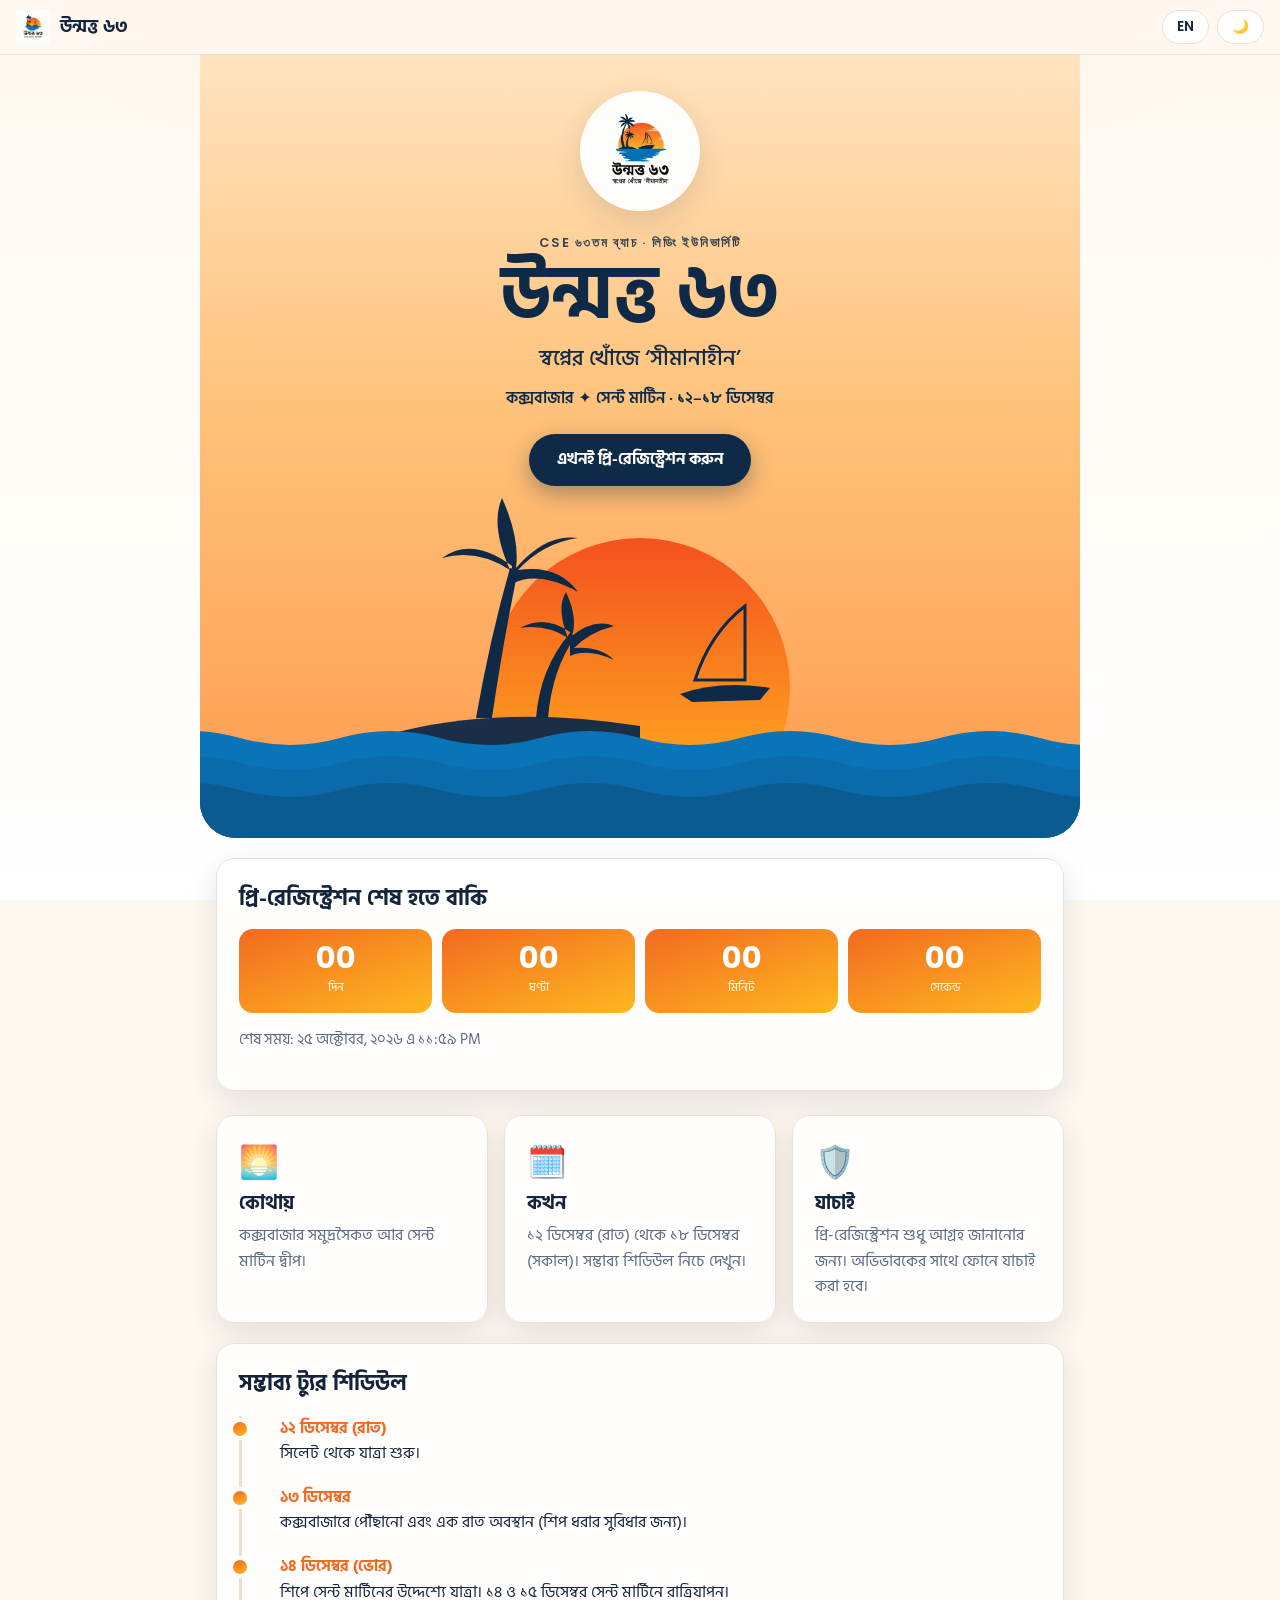
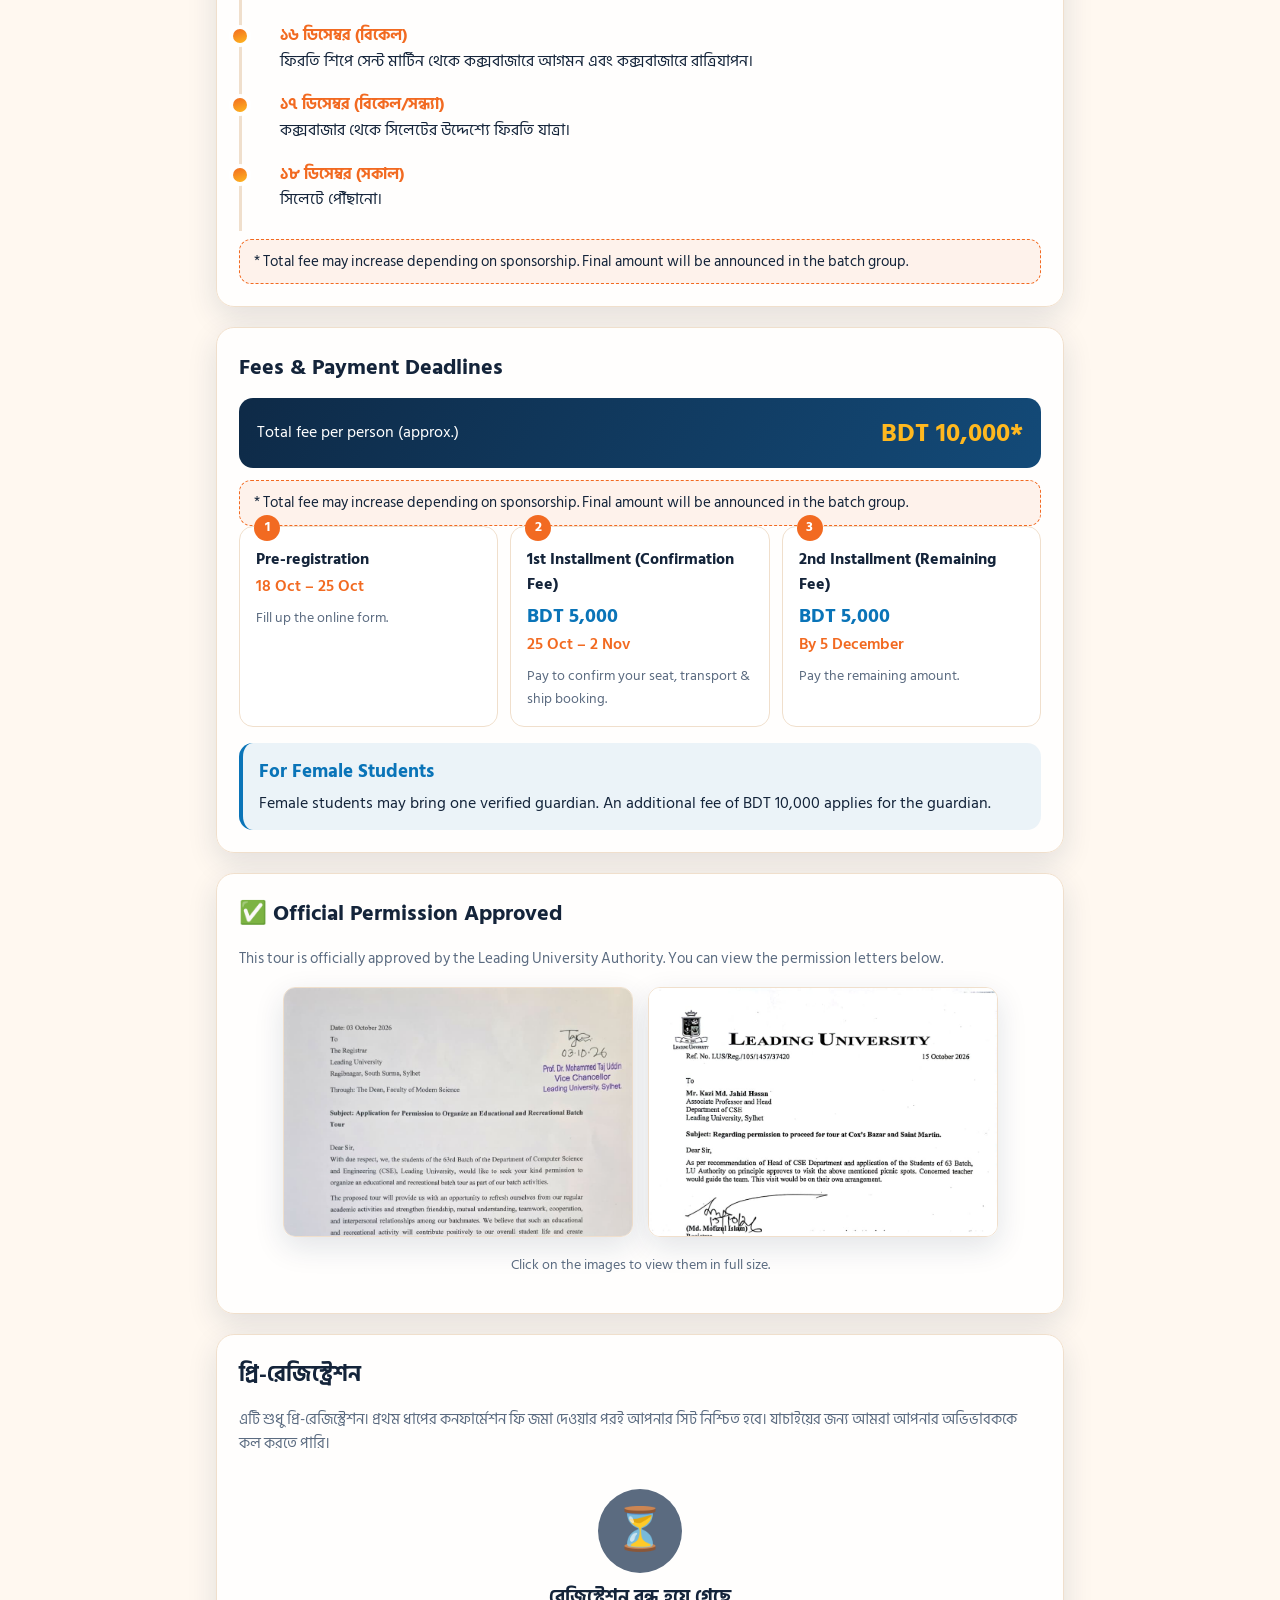
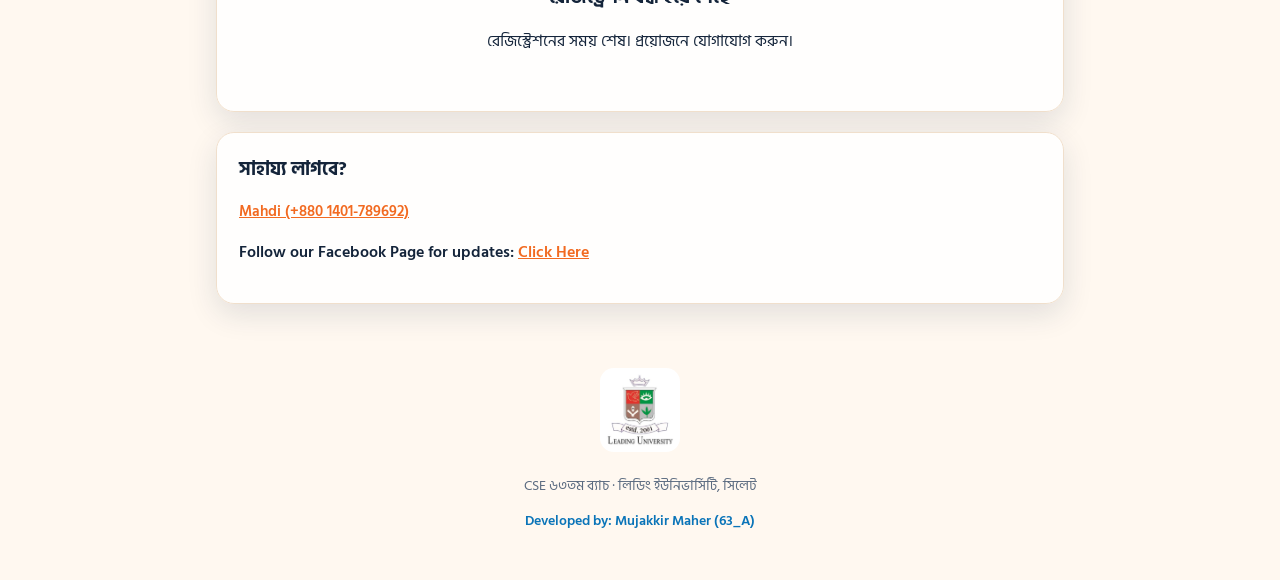
==== public/index.html @ 5cf9b419 "Initial commit - Unmotto 63 Tour Registration" ====
<!doctype html>
<html lang="bn" data-theme="light">
<head>
  <meta charset="utf-8">
  <meta name="viewport" content="width=device-width, initial-scale=1">
  <title>উন্মত্ত ৬৩ | Tour Pre-registration</title>
  <meta name="robots" content="noindex">
  <meta name="description" content="LU CSE-63 official batch tour registration: Cox's Bazar and Saint Martin, 12-18 December 2026.">
  <meta name="theme-color" content="#f26a21">
  <link rel="icon" href="assets/logo.png">
  <link rel="preconnect" href="https://fonts.googleapis.com">
  <link rel="preconnect" href="https://fonts.gstatic.com" crossorigin>
  <link href="https://fonts.googleapis.com/css2?family=Hind+Siliguri:wght@400;500;600;700&family=Poppins:wght@400;500;600;700&display=swap" rel="stylesheet">
  <link rel="stylesheet" href="style.css">
</head>
<body>
  <div class="sky" aria-hidden="true"></div>

  <header class="topbar">
    <a class="brand" href="#top" aria-label="Unmotto 63">
      <img src="assets/logo.png" alt="" class="brand-logo">
      <span data-i18n="brand">উন্মত্ত ৬৩</span>
    </a>
    <nav class="tools">
      <button id="langBtn" class="chip" type="button" aria-label="Language">EN</button>
      <button id="themeBtn" class="chip" type="button" aria-label="Theme">🌙</button>
    </nav>
  </header>

  <main id="top">
    <!-- HERO -->
    <section class="hero">
      <svg class="scene" viewBox="0 0 800 420" preserveAspectRatio="xMidYMax meet" aria-hidden="true">
        <defs>
          <linearGradient id="sunG" x1="0" y1="0" x2="0" y2="1">
            <stop offset="0" stop-color="#f4511e"/>
            <stop offset=".55" stop-color="#fb8c1f"/>
            <stop offset="1" stop-color="#ffb81f"/>
          </linearGradient>
          <clipPath id="sunClip"><circle cx="400" cy="270" r="150"/></clipPath>
        </defs>
        <g class="sun"><circle cx="400" cy="270" r="150" fill="url(#sunG)"/></g>
        <g clip-path="url(#sunClip)" class="boat">
          <path d="M455 262 L505 262 L505 188 Q470 215 455 262Z" fill="none" stroke="#0e2a47" stroke-width="3"/>
          <path d="M440 276 Q480 262 530 270 L520 282 L452 284Z" fill="#0e2a47"/>
        </g>
        <g class="palms" fill="#0e2a47">
          <path d="M236 300 Q250 220 270 150 L278 152 Q262 230 252 300Z"/>
          <path d="M272 148 q-40-30-70-8 q35-10 68 12 q-20-45-8-72 q18 40 14 70 q30-35 62-30 q-35 5-60 32 q40-6 60 22 q-40-22-66-8Z"/>
          <path d="M296 300 Q300 250 330 215 L335 219 Q312 252 308 300Z"/>
          <path d="M330 214 q-26-18-50-4 q26-4 48 10 q-12-30-2-46 q12 26 6 44 q22-18 42-10 q-24 6-40 22 q26-2 40 12 q-26-12-44-4Z"/>
          <path d="M150 316 Q260 286 400 308 L400 330 L150 330Z" opacity=".95"/>
        </g>
        <g class="waves">
          <path class="w w1" d="M-700 320 Q-650 306 -600 320 T-500 320 T-400 320 T-300 320 T-200 320 T-100 320 T0 320 T100 320 T200 320 T300 320 T400 320 T500 320 T600 320 T700 320 T800 320 T900 320 T1000 320 T1100 320 T1200 320 T1300 320 T1400 320 T1500 320 V900 H-700Z" fill="#0a74b8"/>
          <path class="w w2" d="M-700 345 Q-650 331 -600 345 T-500 345 T-400 345 T-300 345 T-200 345 T-100 345 T0 345 T100 345 T200 345 T300 345 T400 345 T500 345 T600 345 T700 345 T800 345 T900 345 T1000 345 T1100 345 T1200 345 T1300 345 T1400 345 T1500 345 V900 H-700Z" fill="#0c6aa8" opacity=".9"/>
          <path class="w w3" d="M-700 372 Q-650 358 -600 372 T-500 372 T-400 372 T-300 372 T-200 372 T-100 372 T0 372 T100 372 T200 372 T300 372 T400 372 T500 372 T600 372 T700 372 T800 372 T900 372 T1000 372 T1100 372 T1200 372 T1300 372 T1400 372 T1500 372 V900 H-700Z" fill="#0a5b92"/>
        </g>
      </svg>

      <div class="hero-copy">
        <img src="assets/logo.png" alt="উন্মত্ত ৬৩ logo" class="hero-logo">
        <p class="eyebrow" data-i18n="eyebrow">CSE 63rd Batch · Leading University</p>
        <h1 data-i18n="title">উন্মত্ত ৬৩</h1>
        <p class="tagline" data-i18n="tagline">স্বপ্নের খোঁজে ‘সীমানাহীন’</p>
        <p class="route" data-i18n="route">কক্সবাজার ✦ সেন্ট মার্টিন · ১২–১৮ ডিসেম্বর</p>
        <a href="#register" class="cta" data-i18n="cta">Pre-register now</a>
      </div>
    </section>

    <!-- COUNTDOWN -->
    <section class="card countdown-card" aria-live="polite">
      <h2 data-i18n="cdTitle">Pre-registration closes in</h2>
      <div class="countdown" id="countdown">
        <div><b id="cdD">--</b><span data-i18n="d">Days</span></div>
        <div><b id="cdH">--</b><span data-i18n="h">Hours</span></div>
        <div><b id="cdM">--</b><span data-i18n="m">Min</span></div>
        <div><b id="cdS">--</b><span data-i18n="s">Sec</span></div>
      </div>
      <p class="muted" id="deadlineText"></p>
    </section>

    <!-- INFO -->
    <section class="grid3">
      <article class="card info reveal">
        <div class="ico">🌅</div>
        <h3 data-i18n="i1t">কোথায়</h3>
        <p data-i18n="i1p">কক্সবাজার সমুদ্রসৈকত আর সেন্ট মার্টিন দ্বীপ।</p>
      </article>
      <article class="card info reveal">
        <div class="ico">🗓️</div>
        <h3 data-i18n="i2t">কখন</h3>
        <p id="tourDateText" data-i18n="i2p">১২ ডিসেম্বর (রাত) থেকে ১৮ ডিসেম্বর (সকাল)। সম্ভাব্য শিডিউল নিচে দেখুন।</p>
      </article>
      <article class="card info reveal">
        <div class="ico">🛡️</div>
        <h3 data-i18n="i3t">যাচাই</h3>
        <p data-i18n="i3p">প্রি-রেজিস্ট্রেশন শুধু আগ্রহ জানানোর জন্য। অভিভাবকের সাথে ফোনে যাচাই করা হবে।</p>
      </article>
    </section>

    <!-- SCHEDULE -->
    <section id="schedule" class="card reveal">
      <h2 data-i18n="scTitle">সম্ভাব্য ট্যুর শিডিউল</h2>
      <ol class="timeline">
        <li><b data-i18n="sc1d"></b><span data-i18n="sc1t"></span></li>
        <li><b data-i18n="sc2d"></b><span data-i18n="sc2t"></span></li>
        <li><b data-i18n="sc3d"></b><span data-i18n="sc3t"></span></li>
        <li><b data-i18n="sc4d"></b><span data-i18n="sc4t"></span></li>
        <li><b data-i18n="sc5d"></b><span data-i18n="sc5t"></span></li>
        <li><b data-i18n="sc6d"></b><span data-i18n="sc6t"></span></li>
      </ol>
      <p class="note" data-i18n="scNote"></p>
    </section>

    <!-- FEES -->
    <section id="fees" class="card reveal">
      <h2 data-i18n="feeTitle">Fees &amp; Payment Deadlines</h2>
      <div class="total">
        <span data-i18n="feeTotal"></span>
        <b data-i18n="feeAmt"></b>
      </div>
      <p class="note" data-i18n="scNote" style="margin-top:10px"></p>
      <div class="paygrid">
        <div class="pay">
          <i>1</i>
          <h3 data-i18n="p1t"></h3>
          <em data-i18n="p1d"></em>
          <p data-i18n="p1x"></p>
        </div>
        <div class="pay">
          <i>2</i>
          <h3 data-i18n="p2t"></h3>
          <strong data-i18n="p2a"></strong>
          <em data-i18n="p2d"></em>
          <p data-i18n="p2x"></p>
        </div>
        <div class="pay">
          <i>3</i>
          <h3 data-i18n="p3t"></h3>
          <strong data-i18n="p3a"></strong>
          <em data-i18n="p3d"></em>
          <p data-i18n="p3x"></p>
        </div>
      </div>
      <div class="fem">
        <h3 data-i18n="femTitle"></h3>
        <p data-i18n="femText"></p>
      </div>
    </section>

    <!-- OFFICIAL APPROVAL (Fixed Image Size & Layout) -->
    <section id="approval" class="card reveal">
      <h2>✅ Official Permission Approved</h2>
      <p class="muted">This tour is officially approved by the Leading University Authority. You can view the permission letters below.</p>
      <div style="display:flex; gap:15px; flex-wrap:wrap; margin-top:15px; justify-content:center;">
        
        <!-- First Letter -->
        <a href="assets/approval-1.jpg" target="_blank" style="flex:1; min-width:250px; max-width:350px; display:block;">
          <img src="assets/approval-1.jpg" alt="Approval Letter 1" style="width:100%; height:250px; object-fit:cover; object-position:top; border-radius:12px; box-shadow:var(--shadow); border:1px solid var(--line); transition:transform 0.2s;" onmouseover="this.style.transform='scale(1.02)'" onmouseout="this.style.transform='scale(1)'">
        </a>
        
        <!-- Second Letter -->
        <a href="assets/approval-2.jpg" target="_blank" style="flex:1; min-width:250px; max-width:350px; display:block;">
          <img src="assets/approval-2.jpg" alt="Approval Letter 2" style="width:100%; height:250px; object-fit:cover; object-position:top; border-radius:12px; box-shadow:var(--shadow); border:1px solid var(--line); transition:transform 0.2s;" onmouseover="this.style.transform='scale(1.02)'" onmouseout="this.style.transform='scale(1)'">
        </a>

      </div>
      <p class="muted" style="text-align:center; margin-top:10px; font-size:0.85rem;">Click on the images to view them in full size.</p>
    </section>

    <!-- FORM -->
    <section id="register" class="card form-card reveal">
      <h2 data-i18n="formTitle">Pre-registration</h2>
      <p class="muted" data-i18n="formNote">এটি শুধু প্রি-রেজিস্ট্রেশন। প্রথম ধাপের কনফার্মেশন ফি জমা দেওয়ার পরই আপনার সিট নিশ্চিত হবে। যাচাইয়ের জন্য আমরা আপনার অভিভাবককে কল করতে পারি।</p>

      <ol class="steps" id="steps" aria-hidden="true">
        <li class="on"><i>1</i><span data-i18n="st1">You</span></li>
        <li><i>2</i><span data-i18n="st2">Contact</span></li>
        <li><i>3</i><span data-i18n="st3">Guardian</span></li>
      </ol>
      <div class="bar"><div id="bar"></div></div>

      <form id="regForm" novalidate autocomplete="on">
        <!-- honeypot -->
        <div class="hp" aria-hidden="true">
          <label>Website <input type="text" name="website" tabindex="-1" autocomplete="off"></label>
        </div>

        <fieldset class="step active" data-step="1">
          <label class="field">
            <span data-i18n="fName">Full name (as on ID card)</span>
            <input name="name" type="text" required minlength="3" maxlength="80" autocomplete="name">
            <small class="err"></small>
          </label>
          <label class="field">
            <span data-i18n="fId">Student ID</span>
            <input name="studentId" type="text" inputmode="numeric" required maxlength="24" autocomplete="off">
            <small class="err"></small>
          </label>
          <label class="field">
            <span data-i18n="fSection">Section</span>
            <select name="section" required></select>
            <small class="err"></small>
          </label>
          <div class="field">
            <span data-i18n="fTshirt">T-shirt size</span>
            <div class="seg wrap">
              <label><input type="radio" name="tshirt" value="S" required><b>S</b></label>
              <label><input type="radio" name="tshirt" value="M"><b>M</b></label>
              <label><input type="radio" name="tshirt" value="L"><b>L</b></label>
              <label><input type="radio" name="tshirt" value="XL"><b>XL</b></label>
              <label><input type="radio" name="tshirt" value="XXL"><b>XXL</b></label>
            </div>
            <small class="err"></small>
          </div>
        </fieldset>

        <fieldset class="step" data-step="2">
          <label class="field">
            <span data-i18n="fMobile">Your mobile number</span>
            <input name="mobile" type="tel" inputmode="tel" required placeholder="01XXXXXXXXX" autocomplete="tel">
            <small class="err"></small>
          </label>
          <label class="check">
            <input type="checkbox" name="whatsappSame" checked>
            <span data-i18n="fWa">This number is on WhatsApp</span>
          </label>
          <div class="field">
            <span data-i18n="fGender">Gender</span>
            <div class="seg">
              <label><input type="radio" name="gender" value="Male" required><b data-i18n="gM">Male</b></label>
              <label><input type="radio" name="gender" value="Female"><b data-i18n="gF">Female</b></label>
            </div>
            <small class="err"></small>
          </div>
          <div class="field" id="femBlock" hidden>
            <span data-i18n="fBring">Will a guardian travel with you? (extra BDT 10,000)</span>
            <div class="seg">
              <label><input type="radio" name="bringGuardian" value="Yes"><b data-i18n="yes">Yes</b></label>
              <label><input type="radio" name="bringGuardian" value="No"><b data-i18n="no">No</b></label>
            </div>
            <small class="err"></small>
          </div>
        </fieldset>

        <fieldset class="step" data-step="3">
          <label class="field">
            <span data-i18n="fGName">Guardian's name</span>
            <input name="guardianName" type="text" required minlength="3" maxlength="80">
            <small class="err"></small>
          </label>
          <label class="field">
            <span data-i18n="fGRel">Relation</span>
            <select name="guardianRelation" required>
              <option value="" data-i18n="select">Select</option>
              <option value="Father" data-i18n="rF">Father</option>
              <option value="Mother" data-i18n="rM">Mother</option>
              <option value="Other" data-i18n="rO">Other</option>
            </select>
            <small class="err"></small>
          </label>
          <label class="field">
            <span data-i18n="fGMobile">Guardian's mobile (we will call to verify)</span>
            <input name="guardianMobile" type="tel" inputmode="tel" required placeholder="01XXXXXXXXX">
            <small class="err"></small>
          </label>
          <label class="check">
            <input type="checkbox" name="consent" required>
            <span data-i18n="fConsent">আমি আমার অভিভাবককে এই ট্যুর সম্পর্কে জানিয়েছি এবং যাচাইয়ের জন্য তার নম্বর ব্যবহারে সম্মত।</span>
          </label>
          <small class="err" id="consentErr"></small>
        </fieldset>

        <div class="actions">
          <button type="button" class="btn ghost" id="prevBtn" data-i18n="back">Back</button>
          <button type="button" class="btn" id="nextBtn" data-i18n="next">Next</button>
          <button type="submit" class="btn primary" id="submitBtn" data-i18n="submit">Submit</button>
        </div>
        <p class="status" id="status" role="status"></p>
      </form>

      <div class="success" id="success" hidden>
        <div class="tick">✓</div>
        <h3 data-i18n="okTitle">Registration received!</h3>
        <p data-i18n="okText">আমরা শীঘ্রই আপনার অভিভাবককে কল করে যাচাই করব। সব আপডেট ব্যাচের গ্রুপে জানানো হবে।</p>
      </div>
    </section>

    <section class="card contact reveal" id="contactBox">
      <h3 data-i18n="cTitle">Need help?</h3>
      <p id="contactText" class="muted"></p>
      <!-- Facebook Page Link -->
      <p style="margin-top:12px; font-weight:600;">
        Follow our Facebook Page for updates: 
        <a href="https://www.facebook.com/share/1C5TWmXUzJ/" target="_blank" style="color:var(--sun); text-decoration:underline;">Click Here</a>
      </p>
    </section>
  </main>

  <footer class="footer">
    <img src="assets/lu-logo.png" alt="Leading University">
    <p data-i18n="footer">CSE 63rd Batch · Leading University, Sylhet</p>
    <!-- Developer Credit -->
    <p style="margin-top:12px; font-size:0.85rem; font-weight:600; color:var(--sea);">
      Developed by: Mujakkir Maher (63_A)
    </p>
  </footer>

  <canvas id="confetti" aria-hidden="true"></canvas>
  <script src="config.js"></script>
  <script src="app.js"></script>
</body>
</html>
---- public/style.css ----
/* ==========================================================================
   1. Variables & Theme Setup
   ========================================================================== */
:root {
  --sun: #f26a21;
  --sun2: #ffb81f;
  --sea: #0a74b8;
  --navy: #0e2a47;
  --bg: #fff8f0;
  --bg2: #ffffff;
  --ink: #14243a;
  --muted: #5b6b80;
  --line: #f0dfcc;
  --card: #ffffffd9;
  --shadow: 0 10px 30px rgba(14, 42, 71, 0.12);
  --err: #d63031;
  --ok: #1f9d63;
  --radius: 18px;
}

:root[data-theme="dark"] {
  --bg: #0b1a2c;
  --bg2: #10243b;
  --ink: #eaf2fb;
  --muted: #9fb3c8;
  --line: #223a56;
  --card: #10243bd9;
  --shadow: 0 10px 30px rgba(0, 0, 0, 0.45);
}

/* ==========================================================================
   2. Base & Reset
   ========================================================================== */
* {
  box-sizing: border-box;
}

html {
  scroll-behavior: smooth;
}

body {
  margin: 0;
  font-family: "Hind Siliguri", "Poppins", system-ui, sans-serif;
  color: var(--ink);
  background: var(--bg);
  line-height: 1.6;
  -webkit-font-smoothing: antialiased;
}

.sky {
  position: fixed;
  inset: 0;
  z-index: -1;
  background: radial-gradient(1200px 500px at 50% -10%, #ffd9a840, transparent 60%),
              linear-gradient(180deg, var(--bg), var(--bg2));
}

:root[data-theme="dark"] .sky {
  background: radial-gradient(900px 500px at 50% -10%, #f26a2130, transparent 60%),
              linear-gradient(180deg, var(--bg), var(--bg2));
}

/* ==========================================================================
   3. Topbar & Navigation
   ========================================================================== */
.topbar {
  position: sticky;
  top: 0;
  z-index: 20;
  display: flex;
  justify-content: space-between;
  align-items: center;
  padding: 10px 16px;
  backdrop-filter: blur(12px);
  background: color-mix(in srgb, var(--bg) 78%, transparent);
  border-bottom: 1px solid var(--line);
}

.brand {
  display: flex;
  align-items: center;
  gap: 10px;
  text-decoration: none;
  color: var(--ink);
  font-weight: 700;
  font-size: 1.1rem;
}

.brand-logo {
  width: 34px;
  height: 34px;
  object-fit: contain;
}

.tools {
  display: flex;
  gap: 8px;
}

.chip {
  border: 1px solid var(--line);
  background: var(--bg2);
  color: var(--ink);
  border-radius: 999px;
  padding: 6px 14px;
  font: 600 0.85rem "Poppins", sans-serif;
  cursor: pointer;
  transition: 0.2s;
}

.chip:hover {
  transform: translateY(-1px);
  box-shadow: var(--shadow);
}

/* ==========================================================================
   4. Hero Section
   ========================================================================== */
main {
  max-width: 880px;
  margin: 0 auto;
  padding: 0 16px 40px;
}

.hero {
  --sceneH: min(52vw, 420px);
  position: relative;
  margin: 0 -16px 0;
  padding-bottom: calc(var(--sceneH) * 0.84);
  overflow: hidden;
  border-radius: 0 0 36px 36px;
  background: linear-gradient(180deg, #ffe3bf 0%, #ffc27a 45%, #ff9a4d 100%);
}

:root[data-theme="dark"] .hero {
  background: linear-gradient(180deg, #14233f 0%, #4a2b4f 55%, #c8582b 100%);
}

.scene {
  position: absolute;
  left: 0;
  right: 0;
  bottom: 0;
  width: 100%;
  height: var(--sceneH);
  overflow: visible;
}

.sun circle {
  animation: glow 5s ease-in-out infinite alternate;
  transform-origin: 400px 270px;
}

@keyframes glow {
  from { transform: scale(1); }
  to { transform: scale(1.04); }
}

.boat {
  animation: bob 4s ease-in-out infinite;
}

@keyframes bob {
  0%, 100% { transform: translate(-14px, 0); }
  50% { transform: translate(18px, -3px); }
}

.palms {
  transform-origin: 260px 300px;
  animation: sway 6s ease-in-out infinite alternate;
}

@keyframes sway {
  from { transform: rotate(-0.8deg); }
  to { transform: rotate(0.8deg); }
}

.w1 { animation: wave 7s linear infinite; }
.w2 { animation: wave 5s linear infinite reverse; }
.w3 { animation: wave 9s linear infinite; }

@keyframes wave {
  from { transform: translateX(0); }
  to { transform: translateX(-100px); }
}

.hero-copy {
  position: relative;
  z-index: 2;
  text-align: center;
  padding: 36px 18px 0;
  color: var(--navy);
}

:root[data-theme="dark"] .hero-copy {
  color: #fff;
}

.hero-logo {
  width: 120px;
  height: 120px;
  object-fit: contain;
  background: #fffffff0;
  border-radius: 50%;
  padding: 8px;
  box-shadow: var(--shadow);
  animation: float 5s ease-in-out infinite;
}

@keyframes float {
  50% { transform: translateY(-8px); }
}

.eyebrow {
  margin: 14px 0 0;
  font: 600 0.8rem "Poppins", sans-serif;
  letter-spacing: 0.14em;
  text-transform: uppercase;
  opacity: 0.85;
}

h1 {
  margin: 4px 0;
  font-size: clamp(2.6rem, 10vw, 4.6rem);
  line-height: 1.1;
  font-weight: 700;
}

.tagline {
  font-size: clamp(1.05rem, 3.4vw, 1.4rem);
  margin: 0;
  font-weight: 500;
}

.route {
  margin: 10px 0 22px;
  font-weight: 600;
}

.cta {
  display: inline-block;
  background: var(--navy);
  color: #fff;
  text-decoration: none;
  font-weight: 700;
  padding: 13px 28px;
  border-radius: 999px;
  box-shadow: 0 8px 22px rgba(14, 42, 71, 0.35);
  transition: 0.25s;
}

.cta:hover {
  transform: translateY(-3px) scale(1.03);
  background: var(--sun);
}

:root[data-theme="dark"] .cta {
  background: var(--sun);
}

/* ==========================================================================
   5. Cards & Layout
   ========================================================================== */
.card {
  background: var(--card);
  border: 1px solid var(--line);
  border-radius: var(--radius);
  padding: 22px;
  box-shadow: var(--shadow);
  margin-top: 20px;
  backdrop-filter: blur(8px);
}

.muted {
  color: var(--muted);
  font-size: 0.95rem;
}

h2 {
  margin: 0 0 8px;
  font-size: 1.4rem;
}

h3 {
  margin: 0 0 4px;
}

.countdown {
  display: grid;
  grid-template-columns: repeat(4, 1fr);
  gap: 10px;
  margin: 12px 0;
}

.countdown div {
  background: linear-gradient(160deg, var(--sun), var(--sun2));
  color: #fff;
  border-radius: 14px;
  padding: 14px 4px;
  text-align: center;
}

.countdown b {
  display: block;
  font: 700 1.9rem "Poppins", sans-serif;
  line-height: 1;
}

.countdown span {
  font-size: 0.78rem;
  opacity: 0.95;
}

.grid3 {
  display: grid;
  grid-template-columns: repeat(auto-fit, minmax(220px, 1fr));
  gap: 16px;
  margin-top: 4px;
}

.info .ico {
  font-size: 2rem;
}

.info p {
  margin: 4px 0 0;
  color: var(--muted);
}

.info {
  transition: 0.25s;
}

.info:hover {
  transform: translateY(-4px) rotate(-0.4deg);
}

/* ==========================================================================
   6. Form & Steps
   ========================================================================== */
.steps {
  list-style: none;
  display: flex;
  justify-content: space-between;
  padding: 0;
  margin: 14px 0 8px;
}

.steps li {
  display: flex;
  align-items: center;
  gap: 8px;
  color: var(--muted);
  font-weight: 600;
  font-size: 0.9rem;
}

.steps i {
  display: grid;
  place-items: center;
  width: 28px;
  height: 28px;
  border-radius: 50%;
  background: var(--line);
  font-style: normal;
  transition: 0.3s;
}

.steps li.on {
  color: var(--ink);
}

.steps li.on i {
  background: var(--sun);
  color: #fff;
  transform: scale(1.12);
}

.steps li.done i {
  background: var(--ok);
  color: #fff;
}

.bar {
  height: 6px;
  background: var(--line);
  border-radius: 6px;
  overflow: hidden;
  margin-bottom: 18px;
}

#bar {
  height: 100%;
  width: 33%;
  background: linear-gradient(90deg, var(--sun), var(--sun2));
  border-radius: 6px;
  transition: width 0.4s ease;
}

fieldset {
  border: 0;
  padding: 0;
  margin: 0;
  display: none;
}

fieldset.active {
  display: block;
  animation: slide 0.35s ease;
}

@keyframes slide {
  from { opacity: 0; transform: translateX(18px); }
  to { opacity: 1; transform: none; }
}

.field {
  display: block;
  margin-bottom: 14px;
}

.field > span {
  display: block;
  font-weight: 600;
  margin-bottom: 5px;
  font-size: 0.95rem;
}

input[type="text"],
input[type="tel"],
select {
  width: 100%;
  padding: 13px 14px;
  border-radius: 12px;
  border: 1.5px solid var(--line);
  background: var(--bg2);
  color: var(--ink);
  font: inherit;
  font-size: 1rem;
  transition: 0.2s;
}

input:focus,
select:focus {
  outline: none;
  border-color: var(--sun);
  box-shadow: 0 0 0 4px #f26a2126;
}

.field.bad input,
.field.bad select {
  border-color: var(--err);
}

.err {
  display: block;
  color: var(--err);
  min-height: 1.1em;
  font-size: 0.82rem;
  margin-top: 3px;
}

.check {
  display: flex;
  gap: 10px;
  align-items: flex-start;
  margin: 6px 0 12px;
  cursor: pointer;
}

.check input {
  width: 20px;
  height: 20px;
  margin-top: 3px;
  accent-color: var(--sun);
}

.seg {
  display: flex;
  gap: 10px;
}

.seg label {
  flex: 1;
  cursor: pointer;
}

.seg input {
  position: absolute;
  opacity: 0;
}

.seg b {
  display: block;
  text-align: center;
  padding: 12px;
  border: 1.5px solid var(--line);
  border-radius: 12px;
  font-weight: 600;
  transition: 0.2s;
  background: var(--bg2);
}

.seg input:checked + b {
  background: var(--sun);
  color: #fff;
  border-color: var(--sun);
  transform: scale(1.03);
}

.seg.wrap {
  flex-wrap: wrap;
  gap: 8px;
}

.seg.wrap label {
  flex: 1 0 48px;
}

.hp {
  position: absolute;
  left: -9999px;
  width: 1px;
  height: 1px;
  overflow: hidden;
}

.actions {
  display: flex;
  gap: 10px;
  margin-top: 10px;
}

.btn {
  flex: 1;
  border: 0;
  border-radius: 12px;
  padding: 14px;
  font-weight: 700;
  font-size: 1rem;
  font-family: inherit;
  cursor: pointer;
  background: var(--navy);
  color: #fff;
  transition: 0.2s;
}

.btn:hover {
  transform: translateY(-2px);
}

.btn.ghost {
  background: transparent;
  color: var(--ink);
  border: 1.5px solid var(--line);
}

.btn.primary {
  background: linear-gradient(90deg, var(--sun), #e5481d);
}

.btn[disabled] {
  opacity: 0.6;
  cursor: wait;
  transform: none;
}

.status {
  min-height: 1.4em;
  margin: 12px 0 0;
  font-weight: 600;
  text-align: center;
}

.status.bad {
  color: var(--err);
}

.success {
  text-align: center;
  padding: 18px 0;
  animation: slide 0.5s ease;
}

.tick {
  width: 84px;
  height: 84px;
  margin: 0 auto 10px;
  border-radius: 50%;
  background: var(--ok);
  color: #fff;
  display: grid;
  place-items: center;
  font-size: 2.6rem;
  animation: pop 0.6s cubic-bezier(0.2, 1.6, 0.4, 1);
}

@keyframes pop {
  from { transform: scale(0); }
}

.contact h3 {
  margin-bottom: 6px;
}

/* ==========================================================================
   7. Schedule & Fees
   ========================================================================== */
.timeline {
  list-style: none;
  margin: 14px 0 8px;
  padding: 0 0 0 22px;
  border-left: 3px solid var(--line);
}

.timeline li {
  position: relative;
  padding: 0 0 18px 16px;
}

.timeline li::before {
  content: "";
  position: absolute;
  left: -31px;
  top: 6px;
  width: 14px;
  height: 14px;
  border-radius: 50%;
  background: linear-gradient(160deg, var(--sun), var(--sun2));
  box-shadow: 0 0 0 4px var(--bg2);
}

.timeline b {
  display: block;
  color: var(--sun);
  font-weight: 700;
}

.timeline span {
  color: var(--ink);
}

.note {
  margin: 6px 0 0;
  padding: 10px 14px;
  border-radius: 12px;
  background: #f26a2114;
  border: 1px dashed var(--sun);
  font-size: 0.92rem;
}

.total {
  display: flex;
  justify-content: space-between;
  align-items: center;
  gap: 10px;
  margin: 12px 0;
  padding: 14px 18px;
  border-radius: 14px;
  background: linear-gradient(120deg, var(--navy), #134a78);
  color: #fff;
}

.total b {
  font: 700 1.6rem "Hind Siliguri", "Poppins", sans-serif;
  color: var(--sun2);
}

.paygrid {
  display: grid;
  grid-template-columns: repeat(auto-fit, minmax(200px, 1fr));
  gap: 12px;
}

.pay {
  position: relative;
  padding: 16px;
  border: 1.5px solid var(--line);
  border-radius: 14px;
  background: var(--bg2);
}

.pay i {
  position: absolute;
  top: -12px;
  left: 14px;
  display: grid;
  place-items: center;
  width: 26px;
  height: 26px;
  border-radius: 50%;
  background: var(--sun);
  color: #fff;
  font-style: normal;
  font-weight: 700;
  font-size: 0.85rem;
}

.pay h3 {
  font-size: 1rem;
  margin: 4px 0 2px;
}

.pay strong {
  display: block;
  font-size: 1.25rem;
  color: var(--sea);
}

.pay em {
  display: block;
  font-style: normal;
  font-weight: 600;
  color: var(--sun);
}

.pay p {
  margin: 6px 0 0;
  color: var(--muted);
  font-size: 0.9rem;
}

.fem {
  margin-top: 16px;
  padding: 14px 16px;
  border-radius: 14px;
  background: #0a74b814;
  border-left: 4px solid var(--sea);
}

.fem h3 {
  margin: 0 0 4px;
  color: var(--sea);
}

.fem p {
  margin: 0;
}

/* ==========================================================================
   8. Approval Section Fix
   ========================================================================== */
.approval-grid {
  display: flex;
  gap: 15px;
  flex-wrap: wrap;
  margin-top: 15px;
  justify-content: center;
}

.approval-grid a {
  flex: 1 1 200px;
  display: block;
  text-decoration: none;
}

.approval-img {
  width: 100%;
  height: 220px;
  object-fit: cover;
  object-position: top;
  border-radius: 12px;
  border: 1.5px solid var(--line);
  box-shadow: var(--shadow);
  transition: transform 0.2s ease, opacity 0.2s ease;
  display: block;
}

.approval-img:hover {
  transform: scale(1.02);
  opacity: 0.9;
}

/* ==========================================================================
   9. Footer & Animations
   ========================================================================== */
.footer {
  text-align: center;
  padding: 24px 16px 34px;
  color: var(--muted);
  font-size: 0.9rem;
}

.footer img {
  height: 84px;
  width: auto;
  background: #fff;
  border-radius: 14px;
  padding: 6px;
}

#confetti {
  position: fixed;
  inset: 0;
  pointer-events: none;
  z-index: 50;
  width: 100%;
  height: 100%;
}

.reveal {
  opacity: 0;
  transform: translateY(22px);
  transition: opacity 0.7s ease, transform 0.7s ease;
}

.reveal.in {
  opacity: 1;
  transform: none;
}

[hidden] {
  display: none !important;
}

/* ==========================================================================
   10. Media Queries
   ========================================================================== */
@media (max-width: 600px) {
  .approval-grid a {
    flex: 1 1 100%; /* মোবাইলে ছবি একটার নিচে আরেকটা থাকবে */
  }
}

@media (max-width: 520px) {
  .steps span { display: none; }
  .countdown b { font-size: 1.5rem; }
}

@media (prefers-reduced-motion: reduce) {
  *, *::before, *::after {
    animation: none !important;
    transition: none !important;
  }
  .reveal {
    opacity: 1;
    transform: none;
  }
  html {
    scroll-behavior: auto;
  }
}
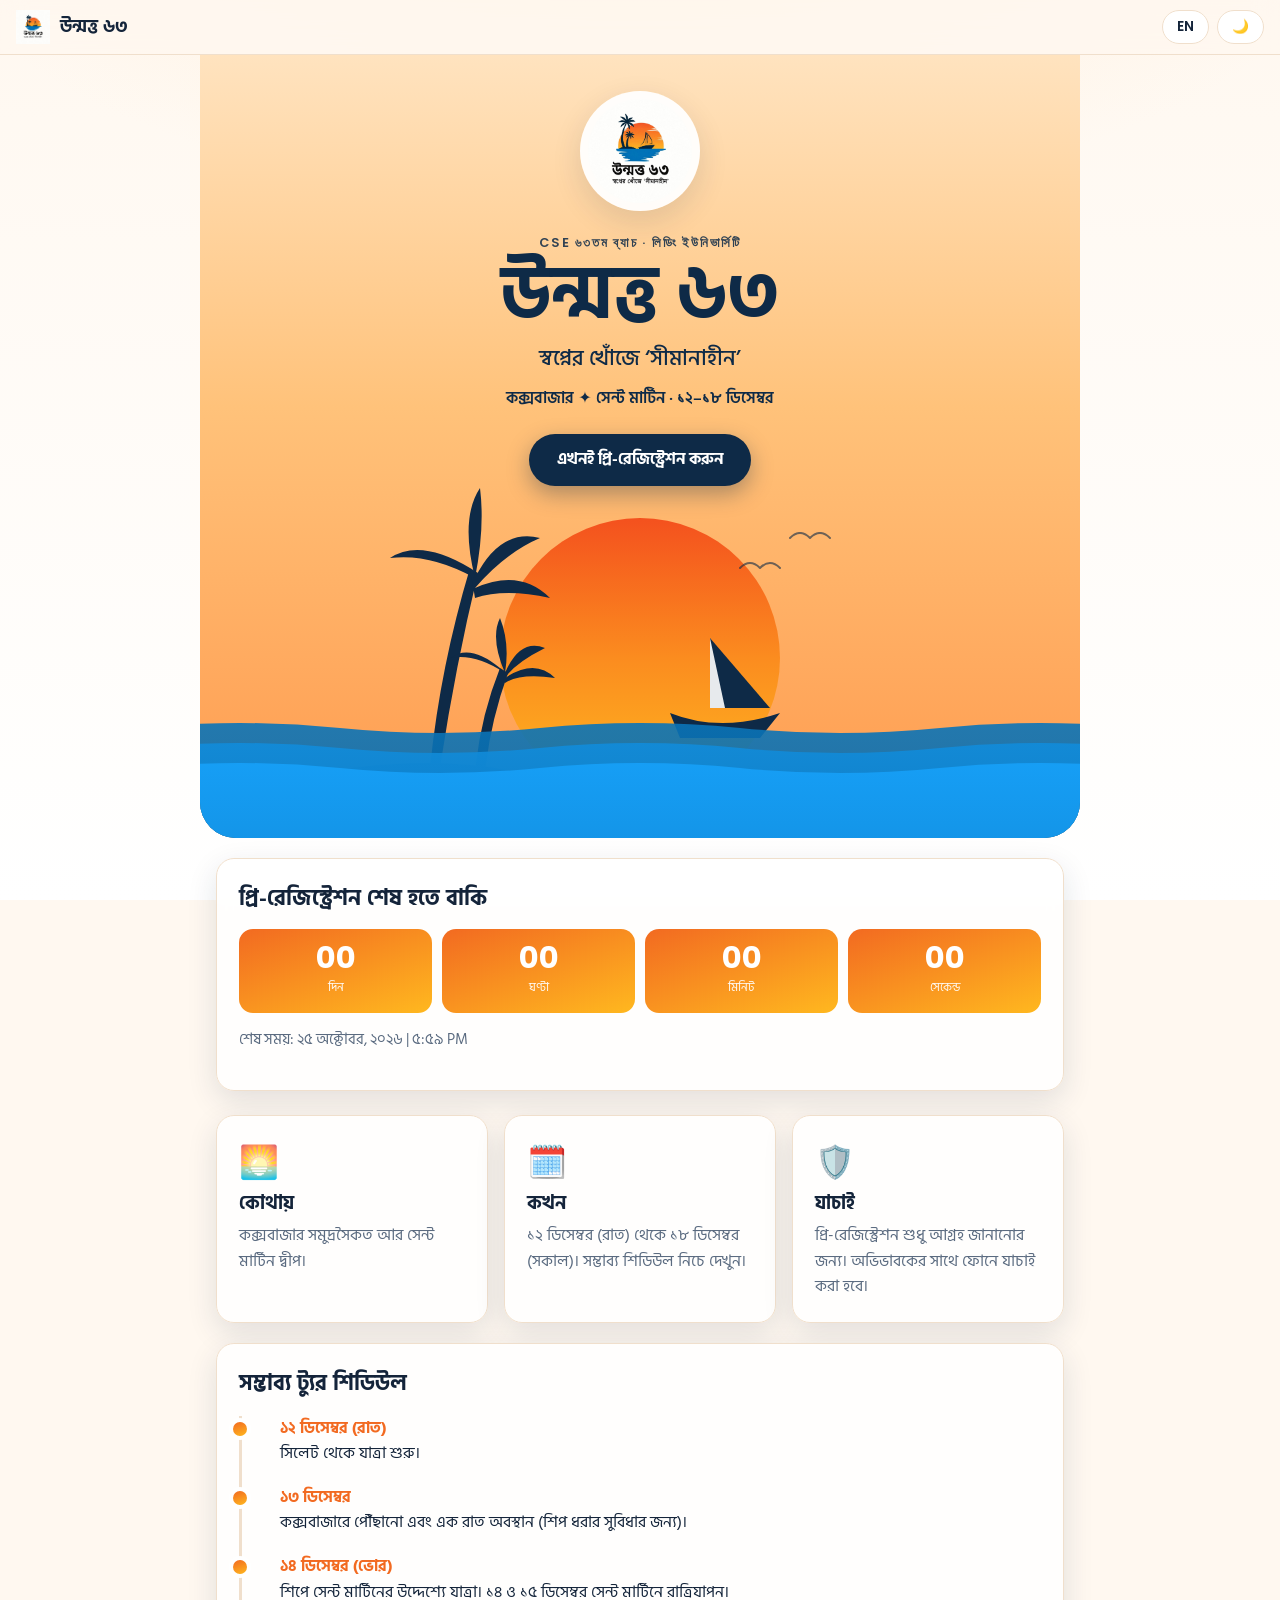
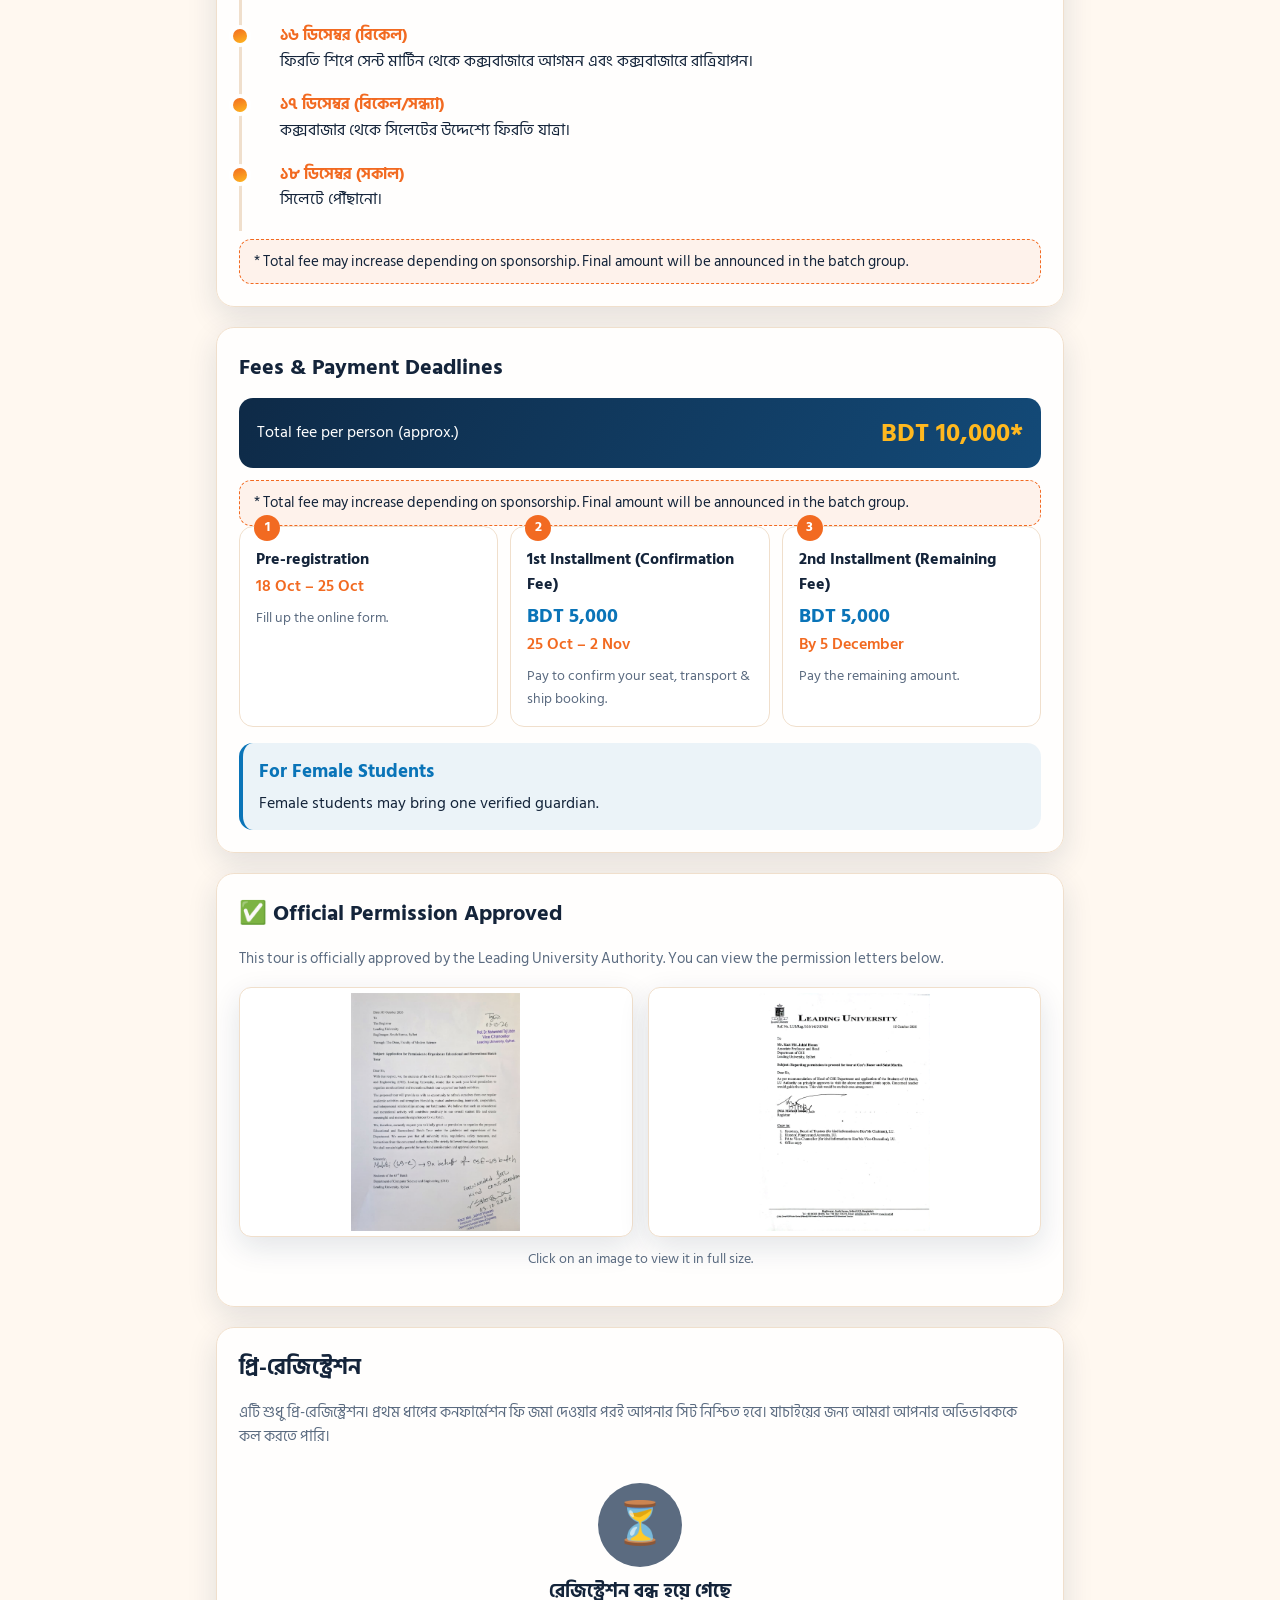
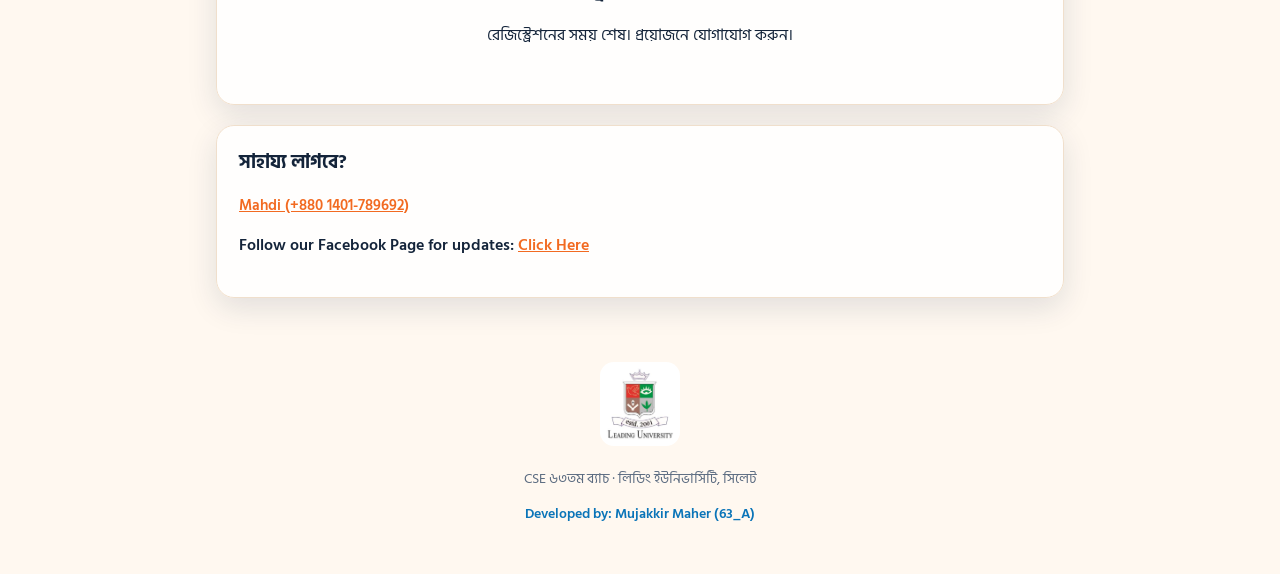
==== commit 39473029: "Fix: Boat position, Countdown language, Mobile approval images" ====
--- a/public/index.html
+++ b/public/index.html
@@ -28,33 +28,60 @@
   </header>
 
   <main id="top">
-    <!-- HERO -->
+    <!-- HERO (Fixed Boat Position) -->
     <section class="hero">
       <svg class="scene" viewBox="0 0 800 420" preserveAspectRatio="xMidYMax meet" aria-hidden="true">
         <defs>
           <linearGradient id="sunG" x1="0" y1="0" x2="0" y2="1">
-            <stop offset="0" stop-color="#f4511e"/>
-            <stop offset=".55" stop-color="#fb8c1f"/>
-            <stop offset="1" stop-color="#ffb81f"/>
+            <stop offset="0%" stop-color="#f4511e"/>
+            <stop offset="50%" stop-color="#fb8c1f"/>
+            <stop offset="100%" stop-color="#ffb81f"/>
           </linearGradient>
-          <clipPath id="sunClip"><circle cx="400" cy="270" r="150"/></clipPath>
+          <linearGradient id="wave1" x1="0" y1="0" x2="0" y2="1">
+            <stop offset="0%" stop-color="#0a74b8" />
+            <stop offset="100%" stop-color="#0b5f99" />
+          </linearGradient>
+          <linearGradient id="wave2" x1="0" y1="0" x2="0" y2="1">
+            <stop offset="0%" stop-color="#118cdb" />
+            <stop offset="100%" stop-color="#0a74b8" />
+          </linearGradient>
+          <linearGradient id="wave3" x1="0" y1="0" x2="0" y2="1">
+            <stop offset="0%" stop-color="#169ef5" />
+            <stop offset="100%" stop-color="#118cdb" />
+          </linearGradient>
         </defs>
-        <g class="sun"><circle cx="400" cy="270" r="150" fill="url(#sunG)"/></g>
-        <g clip-path="url(#sunClip)" class="boat">
-          <path d="M455 262 L505 262 L505 188 Q470 215 455 262Z" fill="none" stroke="#0e2a47" stroke-width="3"/>
-          <path d="M440 276 Q480 262 530 270 L520 282 L452 284Z" fill="#0e2a47"/>
-        </g>
+
+        <g class="sun">
+          <circle cx="400" cy="240" r="140" fill="url(#sunG)"/>
+        </g>
+
+        <g fill="none" stroke="#0e2a47" stroke-width="2" stroke-linecap="round" stroke-linejoin="round" opacity="0.6">
+          <path d="M 500 150 Q 510 140 520 150 Q 530 140 540 150" />
+          <path d="M 550 120 Q 560 110 570 120 Q 580 110 590 120" />
+        </g>
+
+        <!-- Sail Boat (Moved Down to Float on Water) -->
+        <g class="boat">
+          <!-- Sail -->
+          <path d="M 470 220 L 530 290 L 470 290 Z" fill="#0e2a47" />
+          <path d="M 470 220 L 485 290 L 470 290 Z" fill="#ffffff" opacity="0.9" />
+          <!-- Hull -->
+          <path d="M 430 295 Q 480 315 540 295 L 520 320 L 440 320 Z" fill="#0e2a47" />
+        </g>
+
         <g class="palms" fill="#0e2a47">
-          <path d="M236 300 Q250 220 270 150 L278 152 Q262 230 252 300Z"/>
-          <path d="M272 148 q-40-30-70-8 q35-10 68 12 q-20-45-8-72 q18 40 14 70 q30-35 62-30 q-35 5-60 32 q40-6 60 22 q-40-22-66-8Z"/>
-          <path d="M296 300 Q300 250 330 215 L335 219 Q312 252 308 300Z"/>
-          <path d="M330 214 q-26-18-50-4 q26-4 48 10 q-12-30-2-46 q12 26 6 44 q22-18 42-10 q-24 6-40 22 q26-2 40 12 q-26-12-44-4Z"/>
-          <path d="M150 316 Q260 286 400 308 L400 330 L150 330Z" opacity=".95"/>
-        </g>
+          <path d="M 50 360 Q 200 330 300 360 Z" />
+          <path d="M 190 350 Q 200 250 230 150 L 238 155 Q 215 250 200 350 Z" />
+          <path d="M 230 150 Q 180 120 150 140 Q 190 135 235 160 Q 220 100 240 70 Q 245 110 235 160 Q 260 110 300 120 Q 265 135 235 170 Q 280 150 310 180 Q 265 170 235 180 Z" />
+          <path d="M 235 355 Q 240 300 260 250 L 268 255 Q 250 305 245 355 Z" />
+          <path d="M 260 250 Q 230 225 210 240 Q 235 235 265 255 Q 250 220 260 200 Q 270 225 265 255 Q 280 220 305 230 Q 275 245 265 260 Q 295 240 315 260 Q 280 255 265 265 Z" />
+        </g>
+
+        <!-- Waves (Overlap the hull) -->
         <g class="waves">
-          <path class="w w1" d="M-700 320 Q-650 306 -600 320 T-500 320 T-400 320 T-300 320 T-200 320 T-100 320 T0 320 T100 320 T200 320 T300 320 T400 320 T500 320 T600 320 T700 320 T800 320 T900 320 T1000 320 T1100 320 T1200 320 T1300 320 T1400 320 T1500 320 V900 H-700Z" fill="#0a74b8"/>
-          <path class="w w2" d="M-700 345 Q-650 331 -600 345 T-500 345 T-400 345 T-300 345 T-200 345 T-100 345 T0 345 T100 345 T200 345 T300 345 T400 345 T500 345 T600 345 T700 345 T800 345 T900 345 T1000 345 T1100 345 T1200 345 T1300 345 T1400 345 T1500 345 V900 H-700Z" fill="#0c6aa8" opacity=".9"/>
-          <path class="w w3" d="M-700 372 Q-650 358 -600 372 T-500 372 T-400 372 T-300 372 T-200 372 T-100 372 T0 372 T100 372 T200 372 T300 372 T400 372 T500 372 T600 372 T700 372 T800 372 T900 372 T1000 372 T1100 372 T1200 372 T1300 372 T1400 372 T1500 372 V900 H-700Z" fill="#0a5b92"/>
+          <path class="w w1" d="M -100 310 Q 0 300 100 310 T 300 310 T 500 310 T 700 310 T 900 310 L 900 500 L -100 500 Z" fill="url(#wave1)" opacity="0.9"/>
+          <path class="w w2" d="M -100 330 Q 0 320 100 330 T 300 330 T 500 330 T 700 330 T 900 330 L 900 500 L -100 500 Z" fill="url(#wave2)" opacity="0.9"/>
+          <path class="w w3" d="M -100 350 Q 0 340 100 350 T 300 350 T 500 350 T 700 350 T 900 350 L 900 500 L -100 500 Z" fill="url(#wave3)"/>
         </g>
       </svg>
 
@@ -149,24 +176,21 @@
       </div>
     </section>
 
-    <!-- OFFICIAL APPROVAL (Fixed Image Size & Layout) -->
+    <!-- OFFICIAL APPROVAL -->
     <section id="approval" class="card reveal">
       <h2>✅ Official Permission Approved</h2>
       <p class="muted">This tour is officially approved by the Leading University Authority. You can view the permission letters below.</p>
-      <div style="display:flex; gap:15px; flex-wrap:wrap; margin-top:15px; justify-content:center;">
-        
-        <!-- First Letter -->
-        <a href="assets/approval-1.jpg" target="_blank" style="flex:1; min-width:250px; max-width:350px; display:block;">
-          <img src="assets/approval-1.jpg" alt="Approval Letter 1" style="width:100%; height:250px; object-fit:cover; object-position:top; border-radius:12px; box-shadow:var(--shadow); border:1px solid var(--line); transition:transform 0.2s;" onmouseover="this.style.transform='scale(1.02)'" onmouseout="this.style.transform='scale(1)'">
+      
+      <div class="approval-grid">
+        <a href="assets/approval-1.jpg" target="_blank">
+          <img src="assets/approval-1.jpg" alt="Approval Letter 1" class="approval-img" loading="lazy" decoding="async">
         </a>
-        
-        <!-- Second Letter -->
-        <a href="assets/approval-2.jpg" target="_blank" style="flex:1; min-width:250px; max-width:350px; display:block;">
-          <img src="assets/approval-2.jpg" alt="Approval Letter 2" style="width:100%; height:250px; object-fit:cover; object-position:top; border-radius:12px; box-shadow:var(--shadow); border:1px solid var(--line); transition:transform 0.2s;" onmouseover="this.style.transform='scale(1.02)'" onmouseout="this.style.transform='scale(1)'">
+        <a href="assets/approval-2.jpg" target="_blank">
+          <img src="assets/approval-2.jpg" alt="Approval Letter 2" class="approval-img" loading="lazy" decoding="async">
         </a>
-
-      </div>
-      <p class="muted" style="text-align:center; margin-top:10px; font-size:0.85rem;">Click on the images to view them in full size.</p>
+      </div>
+      
+      <p class="muted" style="text-align: center; margin-top: 12px; font-size: 0.85rem;">Click on an image to view it in full size.</p>
     </section>
 
     <!-- FORM -->
@@ -182,7 +206,6 @@
       <div class="bar"><div id="bar"></div></div>
 
       <form id="regForm" novalidate autocomplete="on">
-        <!-- honeypot -->
         <div class="hp" aria-hidden="true">
           <label>Website <input type="text" name="website" tabindex="-1" autocomplete="off"></label>
         </div>
@@ -235,7 +258,7 @@
             <small class="err"></small>
           </div>
           <div class="field" id="femBlock" hidden>
-            <span data-i18n="fBring">Will a guardian travel with you? (extra BDT 10,000)</span>
+            <span data-i18n="fBring">Will a guardian travel with you?</span>
             <div class="seg">
               <label><input type="radio" name="bringGuardian" value="Yes"><b data-i18n="yes">Yes</b></label>
               <label><input type="radio" name="bringGuardian" value="No"><b data-i18n="no">No</b></label>
@@ -290,7 +313,6 @@
     <section class="card contact reveal" id="contactBox">
       <h3 data-i18n="cTitle">Need help?</h3>
       <p id="contactText" class="muted"></p>
-      <!-- Facebook Page Link -->
       <p style="margin-top:12px; font-weight:600;">
         Follow our Facebook Page for updates: 
         <a href="https://www.facebook.com/share/1C5TWmXUzJ/" target="_blank" style="color:var(--sun); text-decoration:underline;">Click Here</a>
@@ -301,7 +323,6 @@
   <footer class="footer">
     <img src="assets/lu-logo.png" alt="Leading University">
     <p data-i18n="footer">CSE 63rd Batch · Leading University, Sylhet</p>
-    <!-- Developer Credit -->
     <p style="margin-top:12px; font-size:0.85rem; font-weight:600; color:var(--sea);">
       Developed by: Mujakkir Maher (63_A)
     </p>
--- a/public/style.css
+++ b/public/style.css
@@ -1,5 +1,5 @@
 /* ==========================================================================
-   1. Variables & Theme Setup
+   1. Root Variables & Theme Setup
    ========================================================================== */
 :root {
   --sun: #f26a21;
@@ -29,7 +29,7 @@
 }
 
 /* ==========================================================================
-   2. Base & Reset
+   2. Base & Reset Styles
    ========================================================================== */
 * {
   box-sizing: border-box;
@@ -115,7 +115,7 @@
 }
 
 /* ==========================================================================
-   4. Hero Section
+   4. Hero Section & Animations
    ========================================================================== */
 main {
   max-width: 880px;
@@ -149,7 +149,7 @@
 
 .sun circle {
   animation: glow 5s ease-in-out infinite alternate;
-  transform-origin: 400px 270px;
+  transform-origin: 400px 240px;
 }
 
 @keyframes glow {
@@ -260,7 +260,7 @@
 }
 
 /* ==========================================================================
-   5. Cards & Layout
+   5. Cards & Layout (Countdown, Info Grid)
    ========================================================================== */
 .card {
   background: var(--card);
@@ -605,7 +605,7 @@
 }
 
 /* ==========================================================================
-   7. Schedule & Fees
+   7. Schedule (Timeline) & Fees
    ========================================================================== */
 .timeline {
   list-style: none;
@@ -739,7 +739,7 @@
 }
 
 /* ==========================================================================
-   8. Approval Section Fix
+   8. Approval Section (Fixed for Mobile - `contain` added)
    ========================================================================== */
 .approval-grid {
   display: flex;
@@ -747,24 +747,27 @@
   flex-wrap: wrap;
   margin-top: 15px;
   justify-content: center;
+  width: 100%;
 }
 
 .approval-grid a {
   flex: 1 1 200px;
+  min-width: 0;
   display: block;
   text-decoration: none;
 }
 
 .approval-img {
   width: 100%;
-  height: 220px;
-  object-fit: cover;
-  object-position: top;
+  height: 250px;
+  object-fit: contain; /* Changed from cover to contain so bottom isn't cut off */
+  background: #fff;
   border-radius: 12px;
   border: 1.5px solid var(--line);
   box-shadow: var(--shadow);
   transition: transform 0.2s ease, opacity 0.2s ease;
   display: block;
+  padding: 5px;
 }
 
 .approval-img:hover {
@@ -773,7 +776,7 @@
 }
 
 /* ==========================================================================
-   9. Footer & Animations
+   9. Footer & Utility
    ========================================================================== */
 .footer {
   text-align: center;
@@ -819,7 +822,7 @@
    ========================================================================== */
 @media (max-width: 600px) {
   .approval-grid a {
-    flex: 1 1 100%; /* মোবাইলে ছবি একটার নিচে আরেকটা থাকবে */
+    flex: 1 1 100%;
   }
 }
 
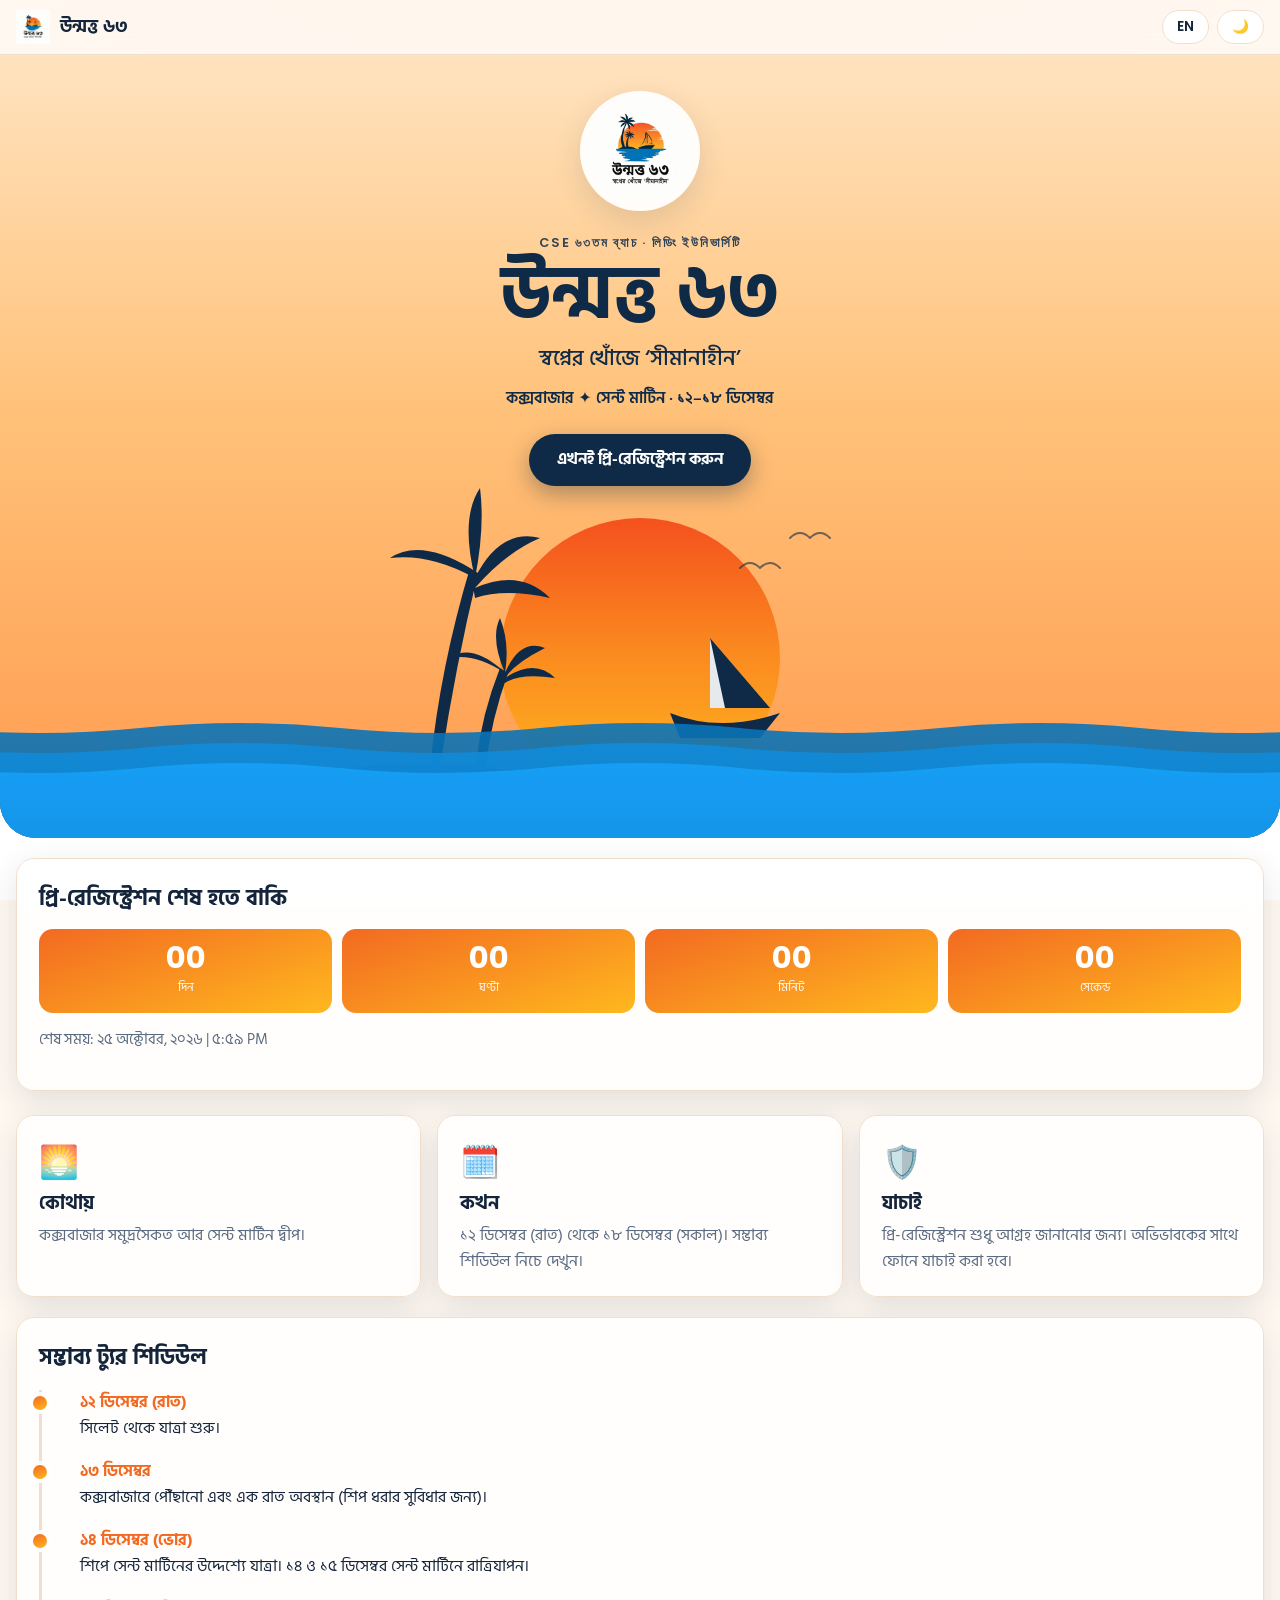
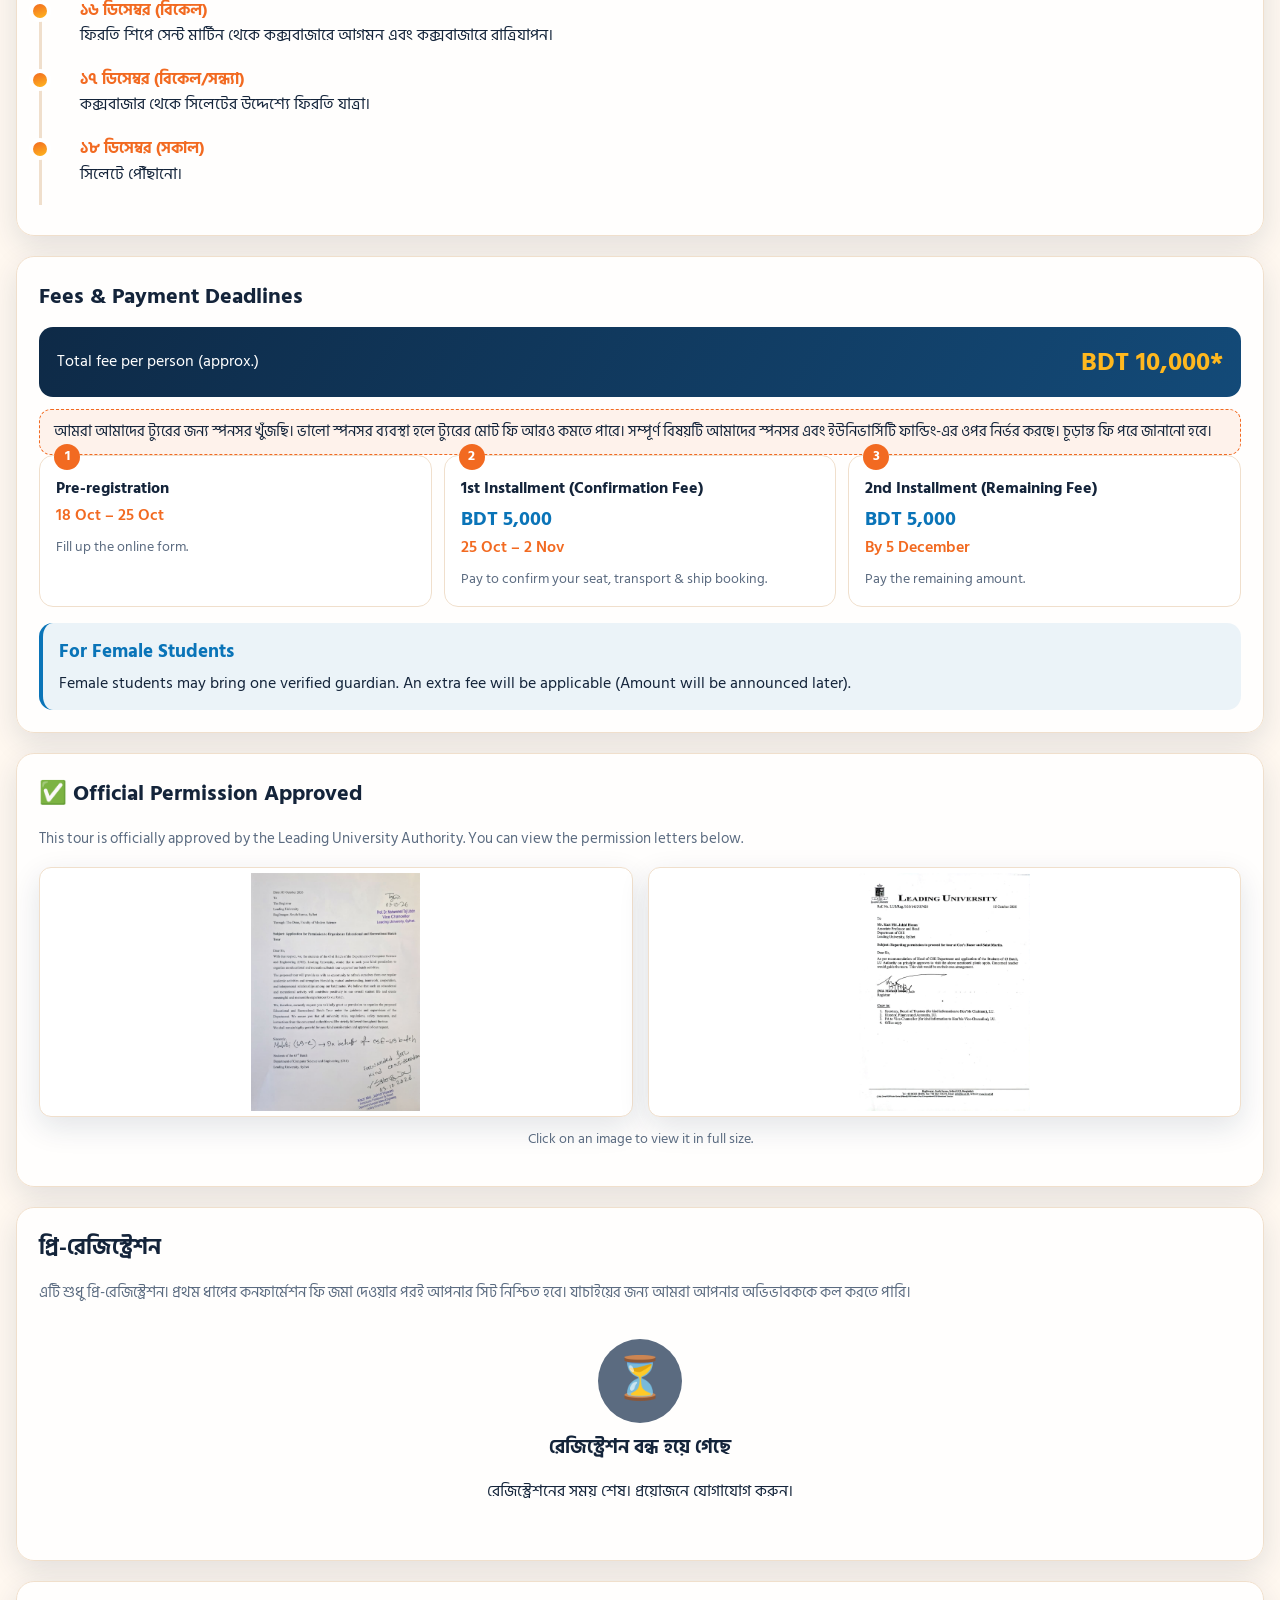
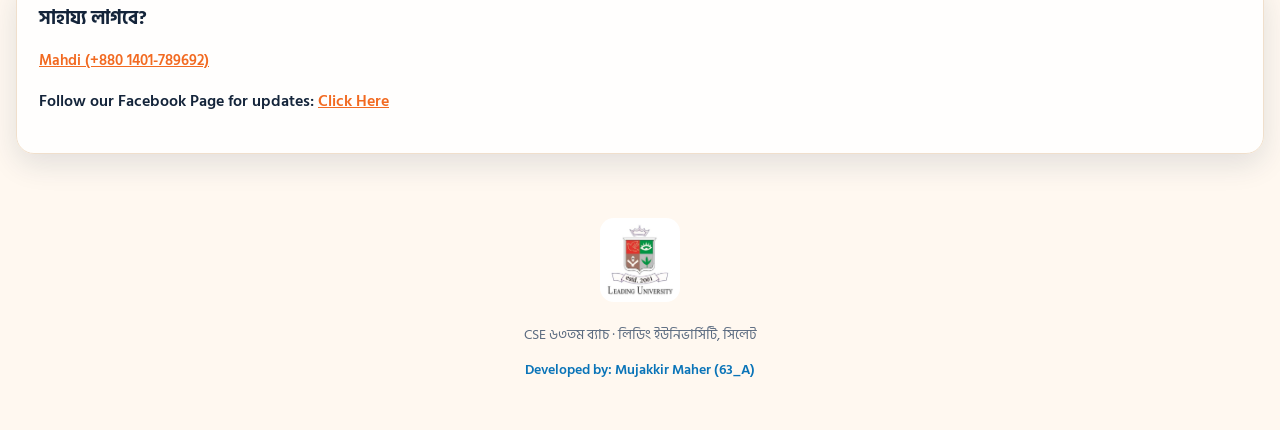
==== commit 749fa22b: "Fix: Full width layout, hero section alignment, and removed duplicate notes" ====
--- a/public/index.html
+++ b/public/index.html
@@ -77,7 +77,7 @@
           <path d="M 260 250 Q 230 225 210 240 Q 235 235 265 255 Q 250 220 260 200 Q 270 225 265 255 Q 280 220 305 230 Q 275 245 265 260 Q 295 240 315 260 Q 280 255 265 265 Z" />
         </g>
 
-        <!-- Waves (Overlap the hull) -->
+        <!-- Waves (Overlap the hull). The "d" of each path is rebuilt in app.js (buildWaves) so it is very wide -->
         <g class="waves">
           <path class="w w1" d="M -100 310 Q 0 300 100 310 T 300 310 T 500 310 T 700 310 T 900 310 L 900 500 L -100 500 Z" fill="url(#wave1)" opacity="0.9"/>
           <path class="w w2" d="M -100 330 Q 0 320 100 330 T 300 330 T 500 330 T 700 330 T 900 330 L 900 500 L -100 500 Z" fill="url(#wave2)" opacity="0.9"/>
@@ -137,7 +137,7 @@
         <li><b data-i18n="sc5d"></b><span data-i18n="sc5t"></span></li>
         <li><b data-i18n="sc6d"></b><span data-i18n="sc6t"></span></li>
       </ol>
-      <p class="note" data-i18n="scNote"></p>
+      <!-- Removed the duplicate scNote from here -->
     </section>
 
     <!-- FEES -->
@@ -180,7 +180,7 @@
     <section id="approval" class="card reveal">
       <h2>✅ Official Permission Approved</h2>
       <p class="muted">This tour is officially approved by the Leading University Authority. You can view the permission letters below.</p>
-      
+
       <div class="approval-grid">
         <a href="assets/approval-1.jpg" target="_blank">
           <img src="assets/approval-1.jpg" alt="Approval Letter 1" class="approval-img" loading="lazy" decoding="async">
@@ -189,7 +189,7 @@
           <img src="assets/approval-2.jpg" alt="Approval Letter 2" class="approval-img" loading="lazy" decoding="async">
         </a>
       </div>
-      
+
       <p class="muted" style="text-align: center; margin-top: 12px; font-size: 0.85rem;">Click on an image to view it in full size.</p>
     </section>
 
@@ -218,7 +218,7 @@
           </label>
           <label class="field">
             <span data-i18n="fId">Student ID</span>
-            <input name="studentId" type="text" inputmode="numeric" required maxlength="24" autocomplete="off">
+            <input name="studentId" type="text" inputmode="numeric" required maxlength="16" autocomplete="off">
             <small class="err"></small>
           </label>
           <label class="field">
@@ -279,7 +279,8 @@
               <option value="" data-i18n="select">Select</option>
               <option value="Father" data-i18n="rF">Father</option>
               <option value="Mother" data-i18n="rM">Mother</option>
-              <option value="Other" data-i18n="rO">Other</option>
+              <option value="Brother">Brother</option>
+              <option value="Sister">Sister</option>
             </select>
             <small class="err"></small>
           </label>
@@ -306,7 +307,7 @@
       <div class="success" id="success" hidden>
         <div class="tick">✓</div>
         <h3 data-i18n="okTitle">Registration received!</h3>
-        <p data-i18n="okText">আমরা শীঘ্রই আপনার অভিভাবককে কল করে যাচাই করব। সব আপডেট ব্যাচের গ্রুপে জানানো হবে।</p>
+        <p data-i18n="okText">আপনার রেজিস্ট্রেশন সফলভাবে সম্পন্ন হয়েছে। সব আপডেট ব্যাচের গ্রুপে জানানো হবে।</p>
       </div>
     </section>
 
@@ -314,7 +315,7 @@
       <h3 data-i18n="cTitle">Need help?</h3>
       <p id="contactText" class="muted"></p>
       <p style="margin-top:12px; font-weight:600;">
-        Follow our Facebook Page for updates: 
+        Follow our Facebook Page for updates:
         <a href="https://www.facebook.com/share/1C5TWmXUzJ/" target="_blank" style="color:var(--sun); text-decoration:underline;">Click Here</a>
       </p>
     </section>
--- a/public/style.css
+++ b/public/style.css
@@ -118,9 +118,11 @@
    4. Hero Section & Animations
    ========================================================================== */
 main {
-  max-width: 880px;
+  width: 100%;
+  max-width: 100%;
   margin: 0 auto;
   padding: 0 16px 40px;
+  overflow-x: hidden;
 }
 
 .hero {
@@ -182,7 +184,7 @@
 
 @keyframes wave {
   from { transform: translateX(0); }
-  to { transform: translateX(-100px); }
+  to { transform: translateX(-400px); }
 }
 
 .hero-copy {
@@ -260,7 +262,7 @@
 }
 
 /* ==========================================================================
-   5. Cards & Layout (Countdown, Info Grid)
+   5. Cards & Layout (Countdown, Info Grid) - Full Width
    ========================================================================== */
 .card {
   background: var(--card);
@@ -270,6 +272,8 @@
   box-shadow: var(--shadow);
   margin-top: 20px;
   backdrop-filter: blur(8px);
+  width: 100%; /* Fully stretched */
+  max-width: 100%;
 }
 
 .muted {
@@ -317,6 +321,8 @@
   grid-template-columns: repeat(auto-fit, minmax(220px, 1fr));
   gap: 16px;
   margin-top: 4px;
+  width: 100%;
+  max-width: 100%;
 }
 
 .info .ico {
@@ -739,7 +745,7 @@
 }
 
 /* ==========================================================================
-   8. Approval Section (Fixed for Mobile - `contain` added)
+   8. Approval Section
    ========================================================================== */
 .approval-grid {
   display: flex;
@@ -760,7 +766,7 @@
 .approval-img {
   width: 100%;
   height: 250px;
-  object-fit: contain; /* Changed from cover to contain so bottom isn't cut off */
+  object-fit: contain;
   background: #fff;
   border-radius: 12px;
   border: 1.5px solid var(--line);
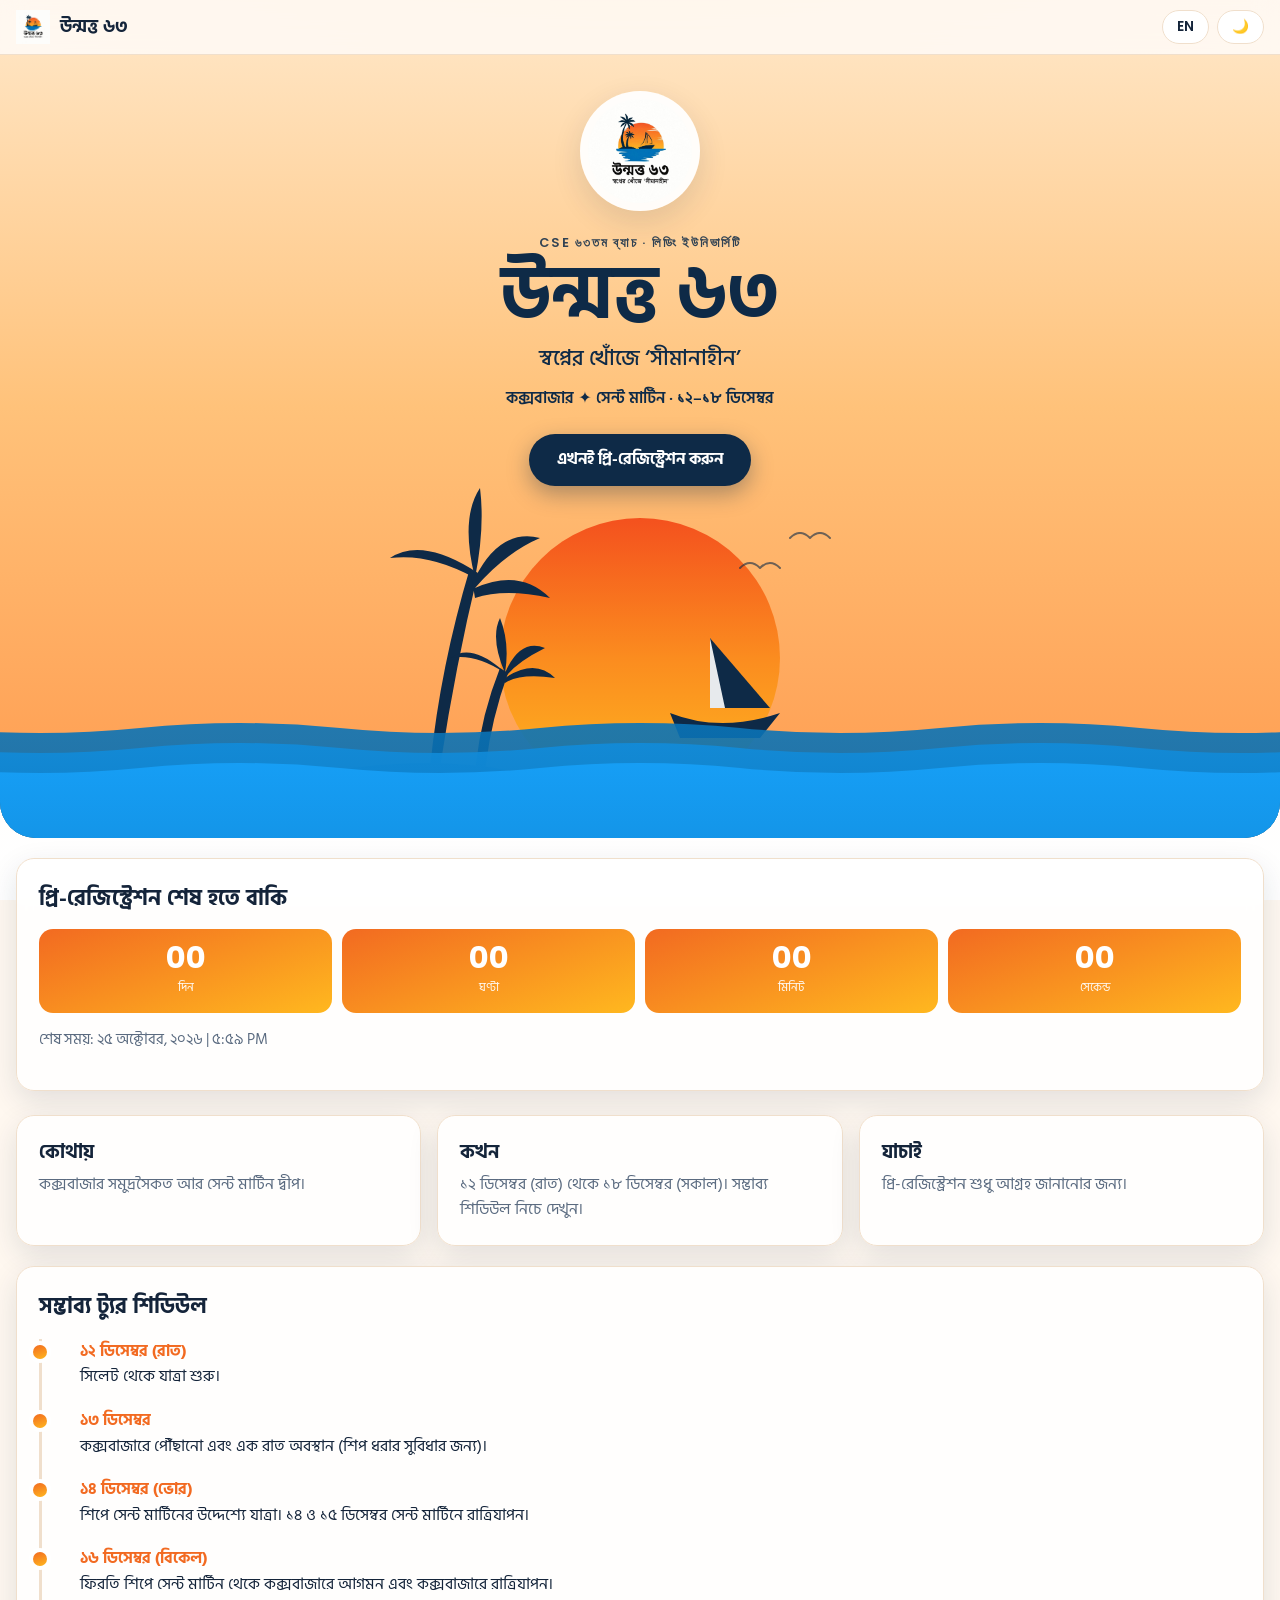
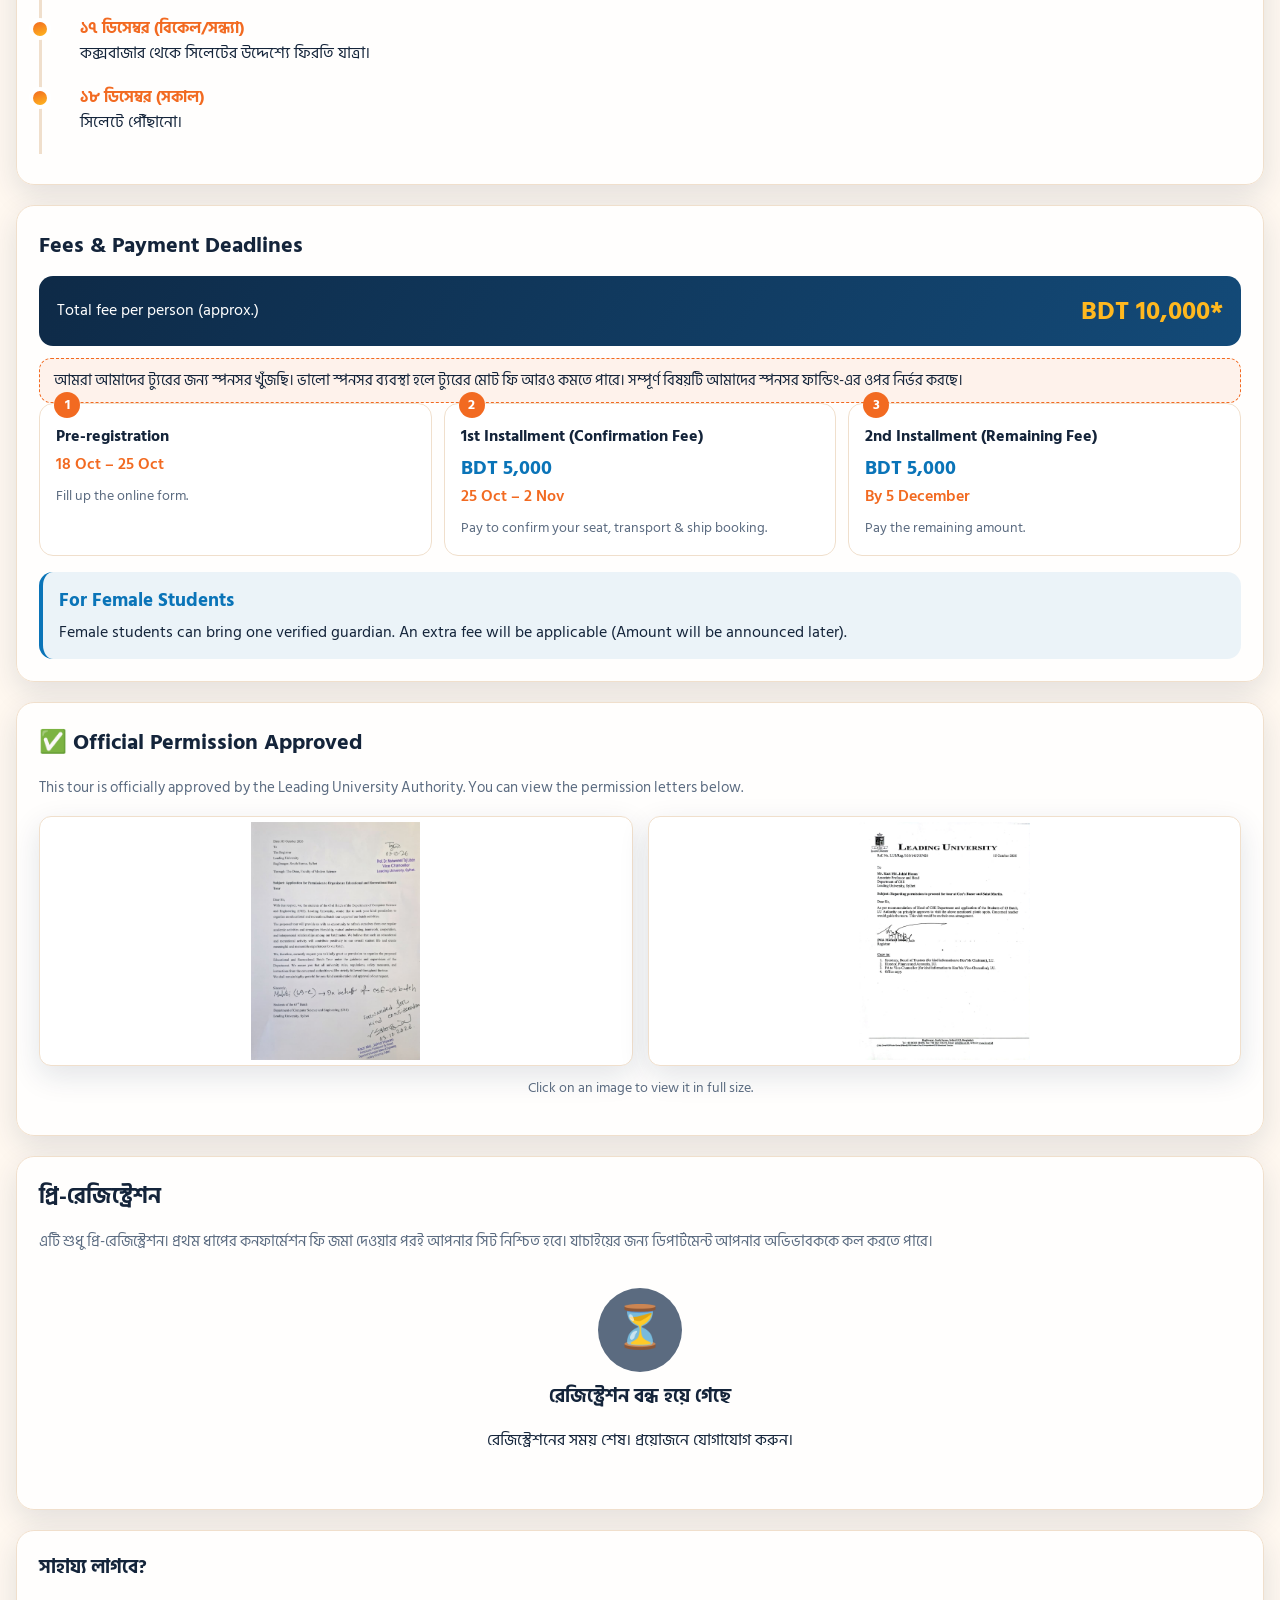
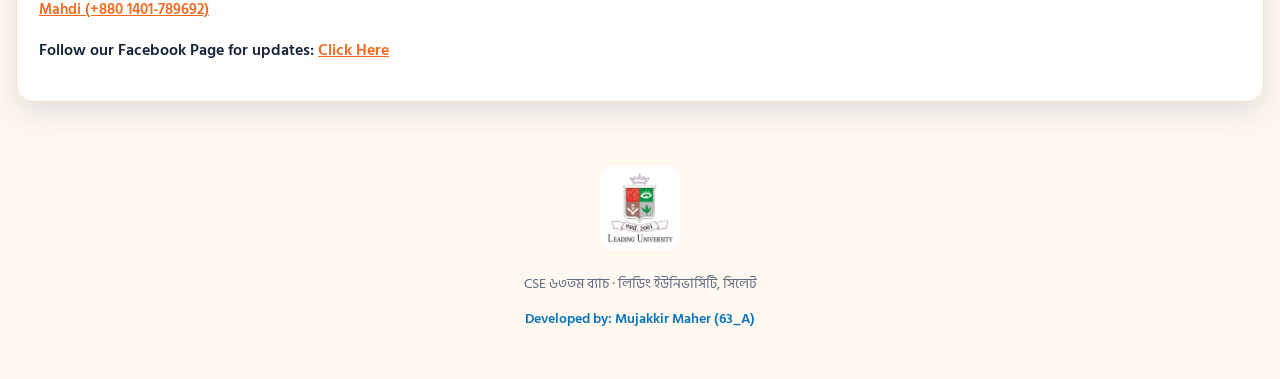
==== commit edcf4f90: "Removed emojis from info cards and updated relation options" ====
--- a/public/index.html
+++ b/public/index.html
@@ -28,7 +28,7 @@
   </header>
 
   <main id="top">
-    <!-- HERO (Fixed Boat Position) -->
+    <!-- HERO -->
     <section class="hero">
       <svg class="scene" viewBox="0 0 800 420" preserveAspectRatio="xMidYMax meet" aria-hidden="true">
         <defs>
@@ -60,12 +60,9 @@
           <path d="M 550 120 Q 560 110 570 120 Q 580 110 590 120" />
         </g>
 
-        <!-- Sail Boat (Moved Down to Float on Water) -->
         <g class="boat">
-          <!-- Sail -->
           <path d="M 470 220 L 530 290 L 470 290 Z" fill="#0e2a47" />
           <path d="M 470 220 L 485 290 L 470 290 Z" fill="#ffffff" opacity="0.9" />
-          <!-- Hull -->
           <path d="M 430 295 Q 480 315 540 295 L 520 320 L 440 320 Z" fill="#0e2a47" />
         </g>
 
@@ -77,7 +74,6 @@
           <path d="M 260 250 Q 230 225 210 240 Q 235 235 265 255 Q 250 220 260 200 Q 270 225 265 255 Q 280 220 305 230 Q 275 245 265 260 Q 295 240 315 260 Q 280 255 265 265 Z" />
         </g>
 
-        <!-- Waves (Overlap the hull). The "d" of each path is rebuilt in app.js (buildWaves) so it is very wide -->
         <g class="waves">
           <path class="w w1" d="M -100 310 Q 0 300 100 310 T 300 310 T 500 310 T 700 310 T 900 310 L 900 500 L -100 500 Z" fill="url(#wave1)" opacity="0.9"/>
           <path class="w w2" d="M -100 330 Q 0 320 100 330 T 300 330 T 500 330 T 700 330 T 900 330 L 900 500 L -100 500 Z" fill="url(#wave2)" opacity="0.9"/>
@@ -107,20 +103,17 @@
       <p class="muted" id="deadlineText"></p>
     </section>
 
-    <!-- INFO -->
+    <!-- INFO (Emojis Removed) -->
     <section class="grid3">
       <article class="card info reveal">
-        <div class="ico">🌅</div>
         <h3 data-i18n="i1t">কোথায়</h3>
         <p data-i18n="i1p">কক্সবাজার সমুদ্রসৈকত আর সেন্ট মার্টিন দ্বীপ।</p>
       </article>
       <article class="card info reveal">
-        <div class="ico">🗓️</div>
         <h3 data-i18n="i2t">কখন</h3>
         <p id="tourDateText" data-i18n="i2p">১২ ডিসেম্বর (রাত) থেকে ১৮ ডিসেম্বর (সকাল)। সম্ভাব্য শিডিউল নিচে দেখুন।</p>
       </article>
       <article class="card info reveal">
-        <div class="ico">🛡️</div>
         <h3 data-i18n="i3t">যাচাই</h3>
         <p data-i18n="i3p">প্রি-রেজিস্ট্রেশন শুধু আগ্রহ জানানোর জন্য। অভিভাবকের সাথে ফোনে যাচাই করা হবে।</p>
       </article>
@@ -137,7 +130,6 @@
         <li><b data-i18n="sc5d"></b><span data-i18n="sc5t"></span></li>
         <li><b data-i18n="sc6d"></b><span data-i18n="sc6t"></span></li>
       </ol>
-      <!-- Removed the duplicate scNote from here -->
     </section>
 
     <!-- FEES -->
@@ -279,8 +271,8 @@
               <option value="" data-i18n="select">Select</option>
               <option value="Father" data-i18n="rF">Father</option>
               <option value="Mother" data-i18n="rM">Mother</option>
-              <option value="Brother">Brother</option>
-              <option value="Sister">Sister</option>
+              <option value="Sibling" data-i18n="rS">Sibling</option>
+              <option value="Other" data-i18n="rO">Other</option>
             </select>
             <small class="err"></small>
           </label>
